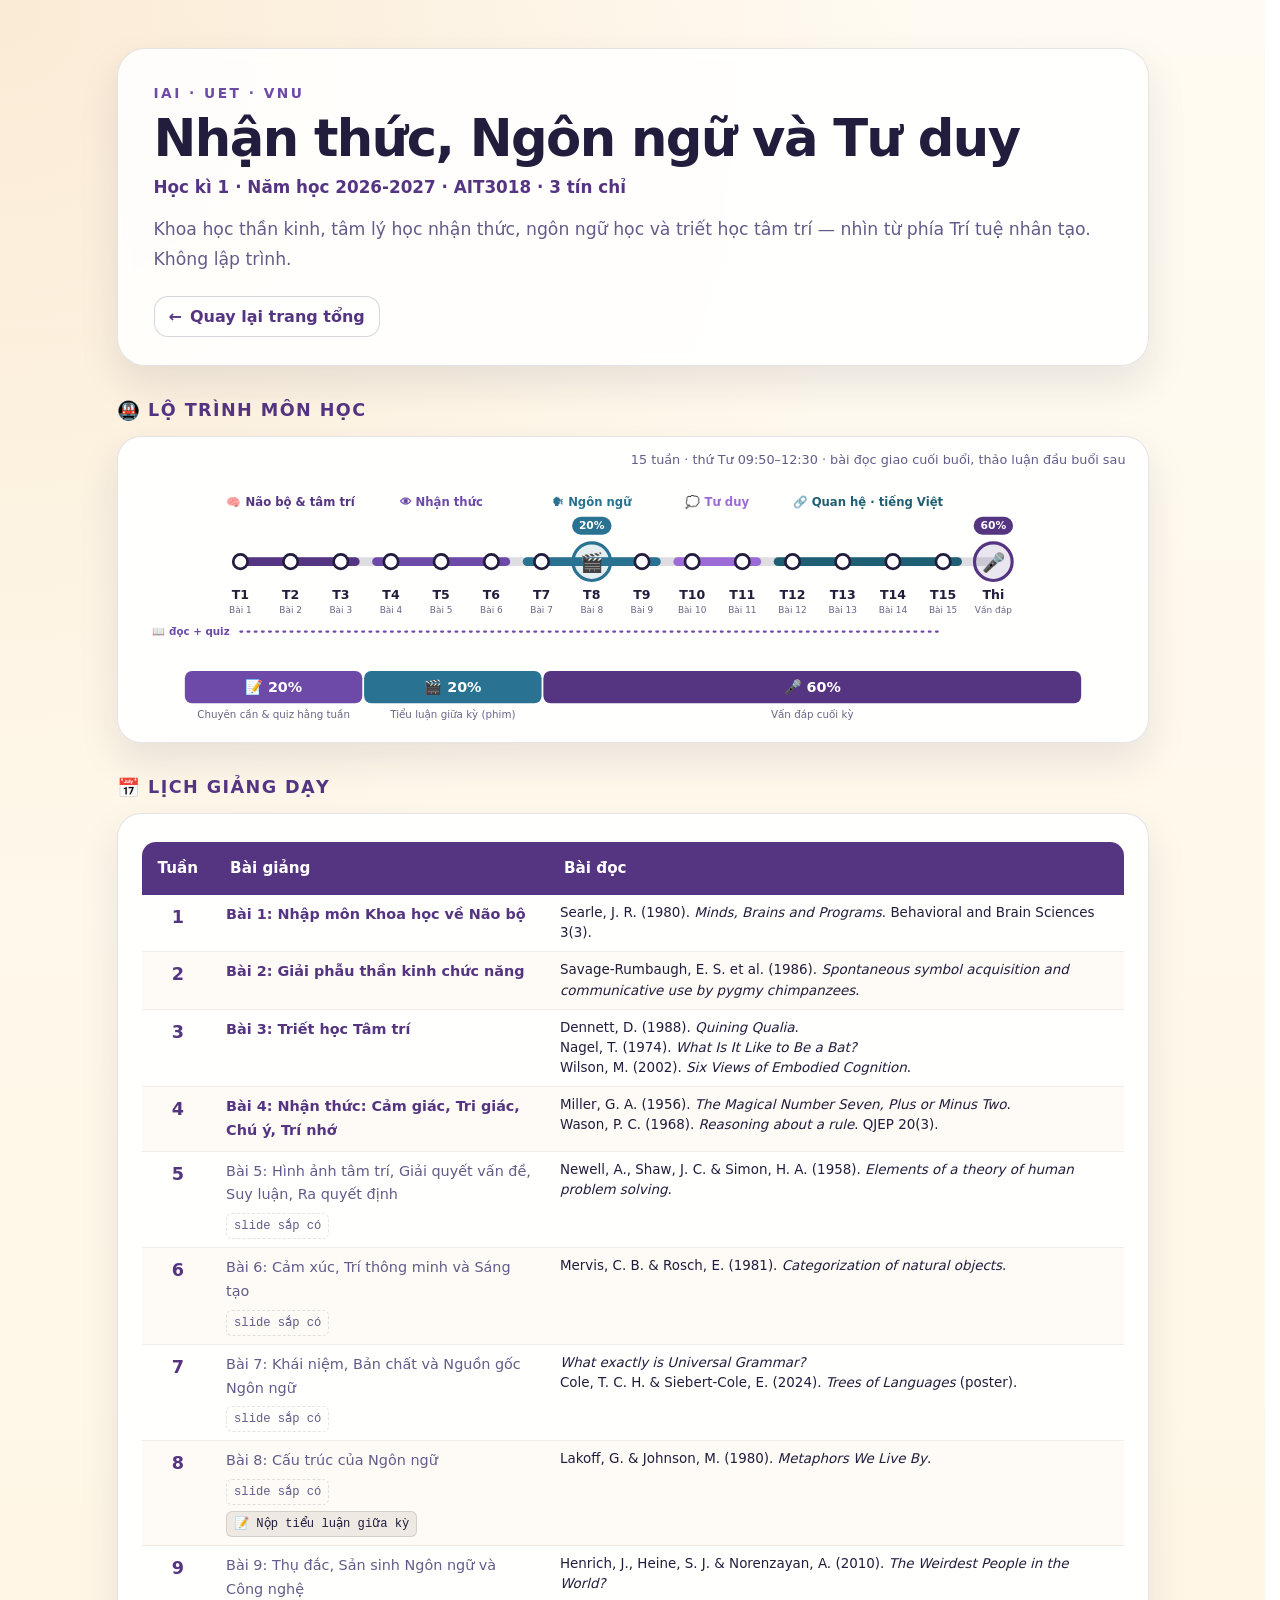
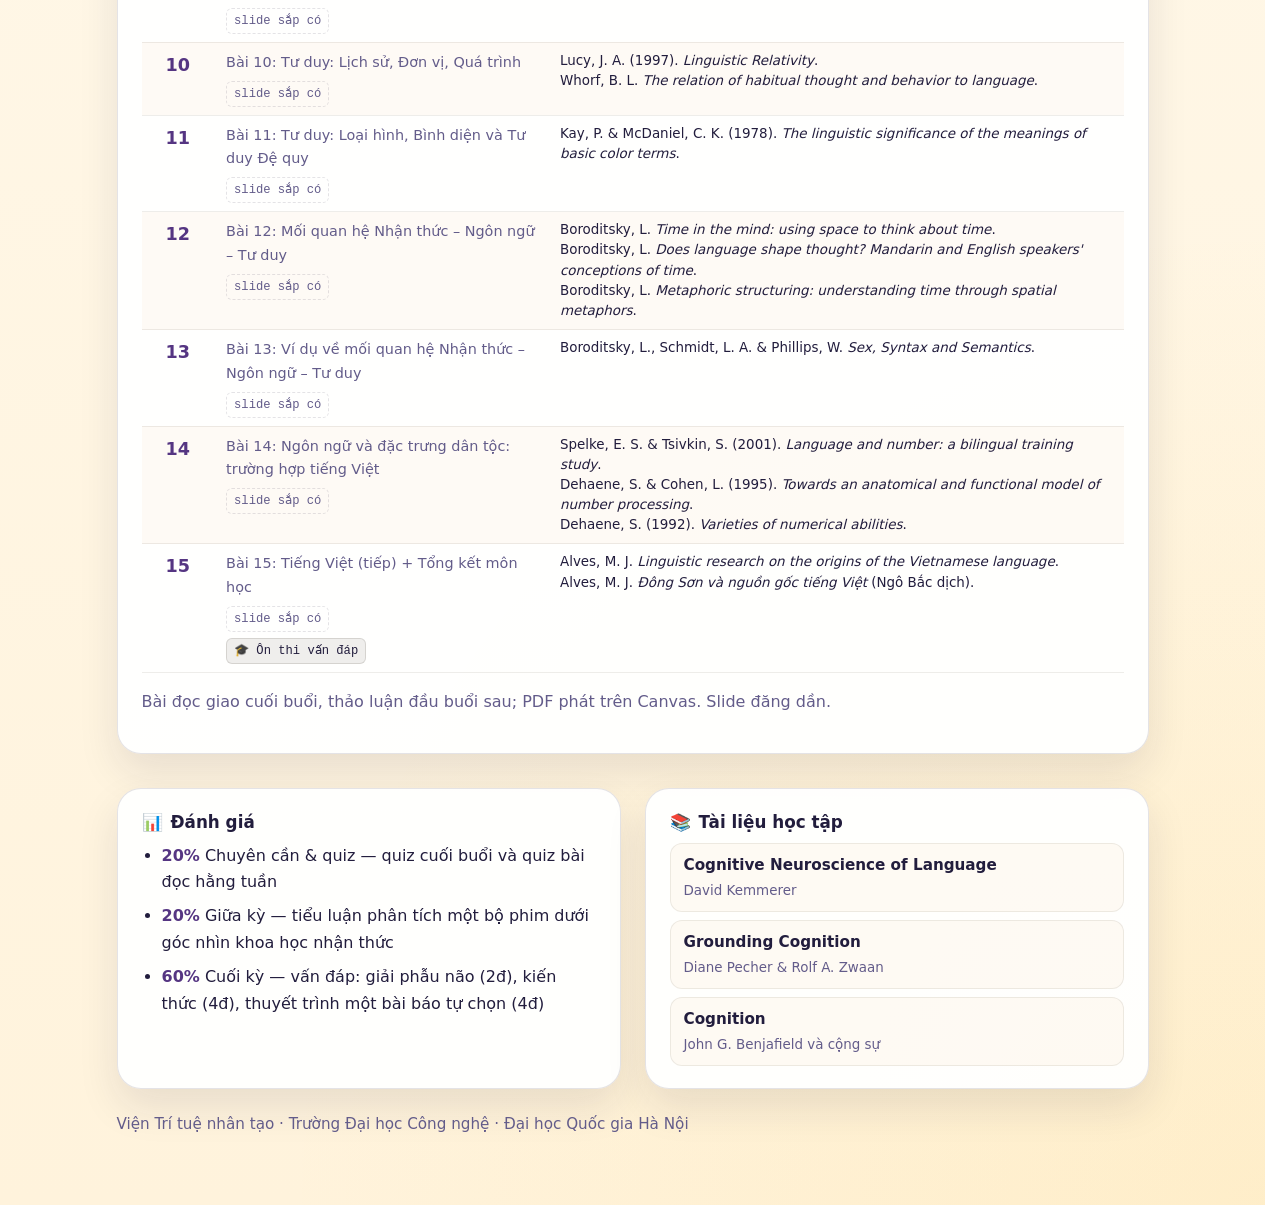
==== 2627-1/index.html @ 0ae47bb4 "Publish student lecture 4 without instructor notes Co-Authored-By: Claude Opus 5.5 <noreply@anthropi" ====
<!DOCTYPE html>
<html lang="vi">

<head>
  <meta charset="UTF-8">
  <meta name="description"
    content="Nhận thức, Ngôn ngữ và Tư duy tại Viện Trí tuệ nhân tạo, Trường Đại học Công nghệ, Đại học Quốc gia Hà Nội (Học kì 1, năm học 2026-2027)">
  <title>Nhận thức, Ngôn ngữ và Tư duy | Học kì 1, năm học 2026-2027</title>
  <meta name="viewport" content="width=device-width, initial-scale=1">
  <link rel="stylesheet" href="../index-pages.css">
  <style>
    .sched { font-size: 0.9rem; }
    .sched th, .sched td { padding: 8px 12px; }
    .sched td { vertical-align: top; }
    .sched td.wk { text-align: center; font-weight: 800; font-size: 1.1rem;
      color: var(--accent-dark); white-space: nowrap; width: 3.5rem; }
    .sched td.lec { width: 34%; }
    .sched td.lec a { display: block; font-weight: 600; }
    .sched td.rd { font-size: 0.84rem; line-height: 1.5; }
    .sched .nb-row { margin-top: 6px; }
    .notebook-tag { font-size: 0.76rem; padding: 2px 7px; white-space: nowrap; }
    .tag-soon { background: transparent; border: 1px dashed var(--line, #d8d2c8);
      color: var(--muted); font-weight: 500; }
    .section-title .ic { margin-right: 0.45rem; font-size: 1.05em; vertical-align: -0.05em; }
    .info-grid h3 { display: flex; align-items: center; gap: 0.5rem; font-size: 1.05rem; }
    .info-grid { margin-top: 34px; gap: 24px; }
    .roadmap { padding: 12px 22px 10px; }
    .roadmap-hint { margin: 0 0 2px; text-align: right; font-size: 0.8rem; color: var(--muted); }
    .roadmap-wrap { overflow-x: auto; }
    .roadmap-svg { display: block; width: 100%; min-width: 760px; height: auto; }
    .info-grid .plain-list li + li { margin-top: 8px; }
    .info-grid .plain-list b { color: var(--accent-dark); }
    .info-grid .book-list { gap: 8px; }
    .info-grid .book-item { padding: 9px 13px; border-radius: 12px; }
    .info-grid .book-title { font-style: normal; font-weight: 600; font-size: 0.95rem; }
    .info-grid .book-author { margin-top: 2px; font-size: 0.84rem; }
  </style>
  <link rel="icon" type="image/svg+xml" href="../favicon.svg">
</head>

<body>
  <main class="page-shell">
    <section class="hero">
      <p class="eyebrow">IAI · UET · VNU</p>
      <h1>Nhận thức, Ngôn ngữ và Tư duy</h1>
      <p class="hero-subtitle">Học kì 1 · Năm học 2026-2027 · AIT3018 · 3 tín chỉ</p>
      <div class="hero-text">
        <p>
          Khoa học thần kinh, tâm lý học nhận thức, ngôn ngữ học và triết học tâm trí —
          nhìn từ phía Trí tuệ nhân tạo. Không lập trình.
        </p>
      </div>
      <div class="hero-actions">
        <a class="secondary-link" href="../">
          <span aria-hidden="true">←</span>
          <span>Quay lại trang tổng</span>
        </a>
      </div>
    </section>

    <section>

      <h2 class="section-title"><span class="ic" aria-hidden="true">🚇</span>Lộ trình môn học</h2>
      <div class="panel roadmap">
        <p class="roadmap-hint">15 tuần · thứ Tư 09:50–12:30 · bài đọc giao cuối buổi, thảo luận đầu buổi sau</p>
        <div class="roadmap-wrap">
<svg class="roadmap-svg" viewBox="0 0 1100 290" xmlns="http://www.w3.org/2000/svg" font-family="system-ui,-apple-system,Segoe UI,Roboto,Noto Sans,Helvetica Neue,Arial,sans-serif" role="img" aria-label="Lộ trình môn học: 15 tuần, nộp tiểu luận giữa kỳ tuần 8, vấn đáp sau tuần 15; điểm: chuyên cần và quiz 20%, tiểu luận 20%, vấn đáp 60%">
<line x1="112" y1="100" x2="952" y2="100" stroke="rgba(34,29,61,0.15)" stroke-width="10" stroke-linecap="round"/>
<line x1="112" y1="100" x2="240" y2="100" stroke="#553582" stroke-width="10" stroke-linecap="round"/>
<text x="168" y="38" text-anchor="middle" fill="#553582" font-size="13" font-weight="800">🧠 Não bộ &amp; tâm trí</text>
<line x1="264" y1="100" x2="408" y2="100" stroke="#6D4AA8" stroke-width="10" stroke-linecap="round"/>
<text x="336" y="38" text-anchor="middle" fill="#6D4AA8" font-size="13" font-weight="800">👁 Nhận thức</text>
<line x1="432" y1="100" x2="576" y2="100" stroke="#2A7291" stroke-width="10" stroke-linecap="round"/>
<text x="504" y="38" text-anchor="middle" fill="#2A7291" font-size="13" font-weight="800">🗣 Ngôn ngữ</text>
<line x1="600" y1="100" x2="688" y2="100" stroke="#9C6BD6" stroke-width="10" stroke-linecap="round"/>
<text x="644" y="38" text-anchor="middle" fill="#9C6BD6" font-size="13" font-weight="800">💭 Tư duy</text>
<line x1="712" y1="100" x2="912" y2="100" stroke="#1F5F73" stroke-width="10" stroke-linecap="round"/>
<text x="812" y="38" text-anchor="middle" fill="#1F5F73" font-size="13" font-weight="800">🔗 Quan hệ · tiếng Việt</text>
<circle cx="112" cy="100" r="8" fill="#fff" stroke="#221D3D" stroke-width="3"/>
<text x="112" y="142" text-anchor="middle" fill="#221D3D" font-size="14" font-weight="800">T1</text>
<text x="112" y="157" text-anchor="middle" fill="#6B6485" font-size="10">Bài 1</text>
<circle cx="168" cy="100" r="8" fill="#fff" stroke="#221D3D" stroke-width="3"/>
<text x="168" y="142" text-anchor="middle" fill="#221D3D" font-size="14" font-weight="800">T2</text>
<text x="168" y="157" text-anchor="middle" fill="#6B6485" font-size="10">Bài 2</text>
<circle cx="224" cy="100" r="8" fill="#fff" stroke="#221D3D" stroke-width="3"/>
<text x="224" y="142" text-anchor="middle" fill="#221D3D" font-size="14" font-weight="800">T3</text>
<text x="224" y="157" text-anchor="middle" fill="#6B6485" font-size="10">Bài 3</text>
<circle cx="280" cy="100" r="8" fill="#fff" stroke="#221D3D" stroke-width="3"/>
<text x="280" y="142" text-anchor="middle" fill="#221D3D" font-size="14" font-weight="800">T4</text>
<text x="280" y="157" text-anchor="middle" fill="#6B6485" font-size="10">Bài 4</text>
<circle cx="336" cy="100" r="8" fill="#fff" stroke="#221D3D" stroke-width="3"/>
<text x="336" y="142" text-anchor="middle" fill="#221D3D" font-size="14" font-weight="800">T5</text>
<text x="336" y="157" text-anchor="middle" fill="#6B6485" font-size="10">Bài 5</text>
<circle cx="392" cy="100" r="8" fill="#fff" stroke="#221D3D" stroke-width="3"/>
<text x="392" y="142" text-anchor="middle" fill="#221D3D" font-size="14" font-weight="800">T6</text>
<text x="392" y="157" text-anchor="middle" fill="#6B6485" font-size="10">Bài 6</text>
<circle cx="448" cy="100" r="8" fill="#fff" stroke="#221D3D" stroke-width="3"/>
<text x="448" y="142" text-anchor="middle" fill="#221D3D" font-size="14" font-weight="800">T7</text>
<text x="448" y="157" text-anchor="middle" fill="#6B6485" font-size="10">Bài 7</text>
<circle cx="504" cy="100" r="21" fill="rgba(42,114,145,0.12)" stroke="#2A7291" stroke-width="3.5"/>
<text x="504" y="108" text-anchor="middle" font-size="21">🎬</text>
<rect x="482" y="50" width="44" height="20" rx="10" fill="#2A7291"/>
<text x="504" y="64" text-anchor="middle" fill="#fff" font-size="12" font-weight="800">20%</text>
<text x="504" y="142" text-anchor="middle" fill="#221D3D" font-size="14" font-weight="800">T8</text>
<text x="504" y="157" text-anchor="middle" fill="#6B6485" font-size="10">Bài 8</text>
<circle cx="560" cy="100" r="8" fill="#fff" stroke="#221D3D" stroke-width="3"/>
<text x="560" y="142" text-anchor="middle" fill="#221D3D" font-size="14" font-weight="800">T9</text>
<text x="560" y="157" text-anchor="middle" fill="#6B6485" font-size="10">Bài 9</text>
<circle cx="616" cy="100" r="8" fill="#fff" stroke="#221D3D" stroke-width="3"/>
<text x="616" y="142" text-anchor="middle" fill="#221D3D" font-size="14" font-weight="800">T10</text>
<text x="616" y="157" text-anchor="middle" fill="#6B6485" font-size="10">Bài 10</text>
<circle cx="672" cy="100" r="8" fill="#fff" stroke="#221D3D" stroke-width="3"/>
<text x="672" y="142" text-anchor="middle" fill="#221D3D" font-size="14" font-weight="800">T11</text>
<text x="672" y="157" text-anchor="middle" fill="#6B6485" font-size="10">Bài 11</text>
<circle cx="728" cy="100" r="8" fill="#fff" stroke="#221D3D" stroke-width="3"/>
<text x="728" y="142" text-anchor="middle" fill="#221D3D" font-size="14" font-weight="800">T12</text>
<text x="728" y="157" text-anchor="middle" fill="#6B6485" font-size="10">Bài 12</text>
<circle cx="784" cy="100" r="8" fill="#fff" stroke="#221D3D" stroke-width="3"/>
<text x="784" y="142" text-anchor="middle" fill="#221D3D" font-size="14" font-weight="800">T13</text>
<text x="784" y="157" text-anchor="middle" fill="#6B6485" font-size="10">Bài 13</text>
<circle cx="840" cy="100" r="8" fill="#fff" stroke="#221D3D" stroke-width="3"/>
<text x="840" y="142" text-anchor="middle" fill="#221D3D" font-size="14" font-weight="800">T14</text>
<text x="840" y="157" text-anchor="middle" fill="#6B6485" font-size="10">Bài 14</text>
<circle cx="896" cy="100" r="8" fill="#fff" stroke="#221D3D" stroke-width="3"/>
<text x="896" y="142" text-anchor="middle" fill="#221D3D" font-size="14" font-weight="800">T15</text>
<text x="896" y="157" text-anchor="middle" fill="#6B6485" font-size="10">Bài 15</text>
<circle cx="952" cy="100" r="21" fill="rgba(85,53,130,0.12)" stroke="#553582" stroke-width="3.5"/>
<text x="952" y="108" text-anchor="middle" font-size="21">🎤</text>
<rect x="930" y="50" width="44" height="20" rx="10" fill="#553582"/>
<text x="952" y="64" text-anchor="middle" fill="#fff" font-size="12" font-weight="800">60%</text>
<text x="952" y="142" text-anchor="middle" fill="#221D3D" font-size="14" font-weight="800">Thi</text>
<text x="952" y="157" text-anchor="middle" fill="#6B6485" font-size="10">Vấn đáp</text>
<line x1="112" y1="178" x2="896" y2="178" stroke="#6D4AA8" stroke-width="2.5" stroke-dasharray="2 6" stroke-linecap="round"/>
<text x="100" y="182" text-anchor="end" fill="#6D4AA8" font-size="11.5" font-weight="800">📖 đọc + quiz</text>
<rect x="50" y="222" width="198" height="36" rx="8" fill="#6D4AA8"><title>Chuyên cần &amp; quiz hằng tuần: 20%</title></rect>
<text x="149" y="246.0" text-anchor="middle" fill="#fff" font-weight="800" font-size="16">📝 20%</text>
<text x="149" y="274" text-anchor="middle" fill="#6B6485" font-size="11.5">Chuyên cần &amp; quiz hằng tuần</text>
<rect x="250" y="222" width="198" height="36" rx="8" fill="#2A7291"><title>Tiểu luận giữa kỳ (phim): 20%</title></rect>
<text x="349" y="246.0" text-anchor="middle" fill="#fff" font-weight="800" font-size="16">🎬 20%</text>
<text x="349" y="274" text-anchor="middle" fill="#6B6485" font-size="11.5">Tiểu luận giữa kỳ (phim)</text>
<rect x="450" y="222" width="600" height="36" rx="8" fill="#553582"><title>Vấn đáp cuối kỳ: 60%</title></rect>
<text x="750" y="246.0" text-anchor="middle" fill="#fff" font-weight="800" font-size="16">🎤 60%</text>
<text x="750" y="274" text-anchor="middle" fill="#6B6485" font-size="11.5">Vấn đáp cuối kỳ</text>
</svg>
        </div>
      </div>

    </section>

    <section>
      <h2 class="section-title"><span class="ic" aria-hidden="true">📅</span>Lịch giảng dạy</h2>
      <div class="panel">
        <div class="table-wrap">
          <table class="schedule-table sched">
            <thead>
              <tr>
                <th>Tuần</th>
                <th>Bài giảng</th>
                <th>Bài đọc</th>
              </tr>
            </thead>
            <tbody>
              <tr>
                <td class="wk">1</td>
                <td class="lec"><a href="bai-01-nhap-mon-khoa-hoc-ve-nao-bo.html">Bài 1: Nhập môn Khoa học về Não bộ</a></td>
                <td class="rd">Searle, J. R. (1980). <em>Minds, Brains and Programs</em>. Behavioral and Brain Sciences 3(3).</td>
              </tr>
              <tr>
                <td class="wk">2</td>
                <td class="lec"><a href="bai-02-giai-phau-than-kinh-chuc-nang.html">Bài 2: Giải phẫu thần kinh chức năng</a></td>
                <td class="rd">Savage-Rumbaugh, E. S. et al. (1986). <em>Spontaneous symbol acquisition and communicative use by pygmy chimpanzees</em>.</td>
              </tr>
              <tr>
                <td class="wk">3</td>
                <td class="lec"><a href="bai-03-triet-hoc-tam-tri.html">Bài 3: Triết học Tâm trí</a></td>
                <td class="rd">Dennett, D. (1988). <em>Quining Qualia</em>.<br>Nagel, T. (1974). <em>What Is It Like to Be a Bat?</em><br>Wilson, M. (2002). <em>Six Views of Embodied Cognition</em>.</td>
              </tr>
              <tr>
                <td class="wk">4</td>
                <td class="lec"><a href="bai-04-nhan-thuc-cam-giac-tri-giac-chu-y-tri-nho.html">Bài 4: Nhận thức: Cảm giác, Tri giác, Chú ý, Trí nhớ</a></td>
                <td class="rd">Miller, G. A. (1956). <em>The Magical Number Seven, Plus or Minus Two</em>.<br>Wason, P. C. (1968). <em>Reasoning about a rule</em>. QJEP 20(3).</td>
              </tr>
              <tr>
                <td class="wk">5</td>
                <td class="lec"><span class="muted-text">Bài 5: Hình ảnh tâm trí, Giải quyết vấn đề, Suy luận, Ra quyết định</span><div class="nb-row"><span class="notebook-tag tag-soon">slide sắp có</span></div></td>
                <td class="rd">Newell, A., Shaw, J. C. &amp; Simon, H. A. (1958). <em>Elements of a theory of human problem solving</em>.</td>
              </tr>
              <tr>
                <td class="wk">6</td>
                <td class="lec"><span class="muted-text">Bài 6: Cảm xúc, Trí thông minh và Sáng tạo</span><div class="nb-row"><span class="notebook-tag tag-soon">slide sắp có</span></div></td>
                <td class="rd">Mervis, C. B. &amp; Rosch, E. (1981). <em>Categorization of natural objects</em>.</td>
              </tr>
              <tr>
                <td class="wk">7</td>
                <td class="lec"><span class="muted-text">Bài 7: Khái niệm, Bản chất và Nguồn gốc Ngôn ngữ</span><div class="nb-row"><span class="notebook-tag tag-soon">slide sắp có</span></div></td>
                <td class="rd"><em>What exactly is Universal Grammar?</em><br>Cole, T. C. H. &amp; Siebert-Cole, E. (2024). <em>Trees of Languages</em> (poster).</td>
              </tr>
              <tr>
                <td class="wk">8</td>
                <td class="lec"><span class="muted-text">Bài 8: Cấu trúc của Ngôn ngữ</span><div class="nb-row"><span class="notebook-tag tag-soon">slide sắp có</span></div><div class="nb-row"><span class="notebook-tag">📝 Nộp tiểu luận giữa kỳ</span></div></td>
                <td class="rd">Lakoff, G. &amp; Johnson, M. (1980). <em>Metaphors We Live By</em>.</td>
              </tr>
              <tr>
                <td class="wk">9</td>
                <td class="lec"><span class="muted-text">Bài 9: Thụ đắc, Sản sinh Ngôn ngữ và Công nghệ</span><div class="nb-row"><span class="notebook-tag tag-soon">slide sắp có</span></div></td>
                <td class="rd">Henrich, J., Heine, S. J. &amp; Norenzayan, A. (2010). <em>The Weirdest People in the World?</em></td>
              </tr>
              <tr>
                <td class="wk">10</td>
                <td class="lec"><span class="muted-text">Bài 10: Tư duy: Lịch sử, Đơn vị, Quá trình</span><div class="nb-row"><span class="notebook-tag tag-soon">slide sắp có</span></div></td>
                <td class="rd">Lucy, J. A. (1997). <em>Linguistic Relativity</em>.<br>Whorf, B. L. <em>The relation of habitual thought and behavior to language</em>.</td>
              </tr>
              <tr>
                <td class="wk">11</td>
                <td class="lec"><span class="muted-text">Bài 11: Tư duy: Loại hình, Bình diện và Tư duy Đệ quy</span><div class="nb-row"><span class="notebook-tag tag-soon">slide sắp có</span></div></td>
                <td class="rd">Kay, P. &amp; McDaniel, C. K. (1978). <em>The linguistic significance of the meanings of basic color terms</em>.</td>
              </tr>
              <tr>
                <td class="wk">12</td>
                <td class="lec"><span class="muted-text">Bài 12: Mối quan hệ Nhận thức – Ngôn ngữ – Tư duy</span><div class="nb-row"><span class="notebook-tag tag-soon">slide sắp có</span></div></td>
                <td class="rd">Boroditsky, L. <em>Time in the mind: using space to think about time</em>.<br>Boroditsky, L. <em>Does language shape thought? Mandarin and English speakers' conceptions of time</em>.<br>Boroditsky, L. <em>Metaphoric structuring: understanding time through spatial metaphors</em>.</td>
              </tr>
              <tr>
                <td class="wk">13</td>
                <td class="lec"><span class="muted-text">Bài 13: Ví dụ về mối quan hệ Nhận thức – Ngôn ngữ – Tư duy</span><div class="nb-row"><span class="notebook-tag tag-soon">slide sắp có</span></div></td>
                <td class="rd">Boroditsky, L., Schmidt, L. A. &amp; Phillips, W. <em>Sex, Syntax and Semantics</em>.</td>
              </tr>
              <tr>
                <td class="wk">14</td>
                <td class="lec"><span class="muted-text">Bài 14: Ngôn ngữ và đặc trưng dân tộc: trường hợp tiếng Việt</span><div class="nb-row"><span class="notebook-tag tag-soon">slide sắp có</span></div></td>
                <td class="rd">Spelke, E. S. &amp; Tsivkin, S. (2001). <em>Language and number: a bilingual training study</em>.<br>Dehaene, S. &amp; Cohen, L. (1995). <em>Towards an anatomical and functional model of number processing</em>.<br>Dehaene, S. (1992). <em>Varieties of numerical abilities</em>.</td>
              </tr>
              <tr>
                <td class="wk">15</td>
                <td class="lec"><span class="muted-text">Bài 15: Tiếng Việt (tiếp) + Tổng kết môn học</span><div class="nb-row"><span class="notebook-tag tag-soon">slide sắp có</span></div><div class="nb-row"><span class="notebook-tag">🎓 Ôn thi vấn đáp</span></div></td>
                <td class="rd">Alves, M. J. <em>Linguistic research on the origins of the Vietnamese language</em>.<br>Alves, M. J. <em>Đông Sơn và nguồn gốc tiếng Việt</em> (Ngô Bắc dịch).</td>
              </tr>
            </tbody>
          </table>
        </div>
        <p class="panel-copy muted-text">
          Bài đọc giao cuối buổi, thảo luận đầu buổi sau; PDF phát trên Canvas. Slide đăng dần.
        </p>
      </div>
    </section>

    <section>
      <div class="info-grid">
        <article class="panel">
          <h3><span class="ic" aria-hidden="true">📊</span>Đánh giá</h3>
          <ul class="plain-list">
            <li><b>20%</b> Chuyên cần &amp; quiz — quiz cuối buổi và quiz bài đọc hằng tuần</li>
            <li><b>20%</b> Giữa kỳ — tiểu luận phân tích một bộ phim dưới góc nhìn khoa học nhận thức</li>
            <li><b>60%</b> Cuối kỳ — vấn đáp: giải phẫu não (2đ), kiến thức (4đ), thuyết trình một bài báo tự chọn (4đ)</li>
          </ul>
        </article>
        <article class="panel">
          <h3><span class="ic" aria-hidden="true">📚</span>Tài liệu học tập</h3>
          <ul class="book-list">
            <li class="book-item">
              <span class="book-title">Cognitive Neuroscience of Language</span>
              <span class="book-author">David Kemmerer</span>
            </li>
            <li class="book-item">
              <span class="book-title">Grounding Cognition</span>
              <span class="book-author">Diane Pecher &amp; Rolf A. Zwaan</span>
            </li>
            <li class="book-item">
              <span class="book-title">Cognition</span>
              <span class="book-author">John G. Benjafield và cộng sự</span>
            </li>
          </ul>
        </article>
      </div>
    </section>

    <p class="footer">
      Viện Trí tuệ nhân tạo · Trường Đại học Công nghệ · Đại học Quốc gia Hà Nội
    </p>
  </main>
</body>

</html>
---- index-pages.css ----
:root {
    --font-sans: system-ui, -apple-system, BlinkMacSystemFont, "Segoe UI", Roboto, "Noto Sans", "Helvetica Neue", Arial, sans-serif;
    --bg: #F8F7FD;
    --panel: rgba(255, 255, 255, 0.88);
    --panel-solid: rgba(255, 255, 255, 0.94);
    --text: #221D3D;
    --muted: #635C8A;
    --accent: #6D4AA8;
    --accent-dark: #553582;
    --line: rgba(34, 29, 61, 0.12);
    --line-strong: rgba(34, 29, 61, 0.18);
    --shadow: 0 18px 40px rgba(34, 29, 61, 0.10);
}

* {
    box-sizing: border-box;
}

html {
    scroll-behavior: smooth;
    scrollbar-gutter: stable;
}

body {
    margin: 0;
    color: var(--text);
    font-family: var(--font-sans);
    background:
        radial-gradient(circle at top left, rgba(217, 119, 6, 0.12), transparent 30%),
        radial-gradient(circle at bottom right, rgba(251, 191, 36, 0.10), transparent 32%),
        linear-gradient(180deg, #FFFBF2 0%, #FFF3DC 100%);
    min-height: 100vh;
}

a {
    color: var(--accent-dark);
}

a:hover {
    color: var(--accent);
}

.page-shell {
    max-width: 1080px;
    margin: 0 auto;
    padding: 48px 24px 56px;
}

.page-shell-wide {
    max-width: 1200px;
}

.hero {
    border: 1px solid var(--line);
    border-radius: 28px;
    padding: 36px 36px 28px;
    background: var(--panel);
    box-shadow: var(--shadow);
    backdrop-filter: blur(6px);
}

.eyebrow {
    margin: 0 0 12px;
    font-size: 0.86rem;
    letter-spacing: 0.18em;
    text-transform: uppercase;
    color: var(--accent);
    font-weight: 700;
    font-family: var(--font-sans);
}

.hero h1 {
    margin: 0;
    font-size: clamp(2.3rem, 4vw, 4rem);
    line-height: 0.98;
    letter-spacing: -0.03em;
}

.hero-subtitle {
    margin: 14px 0 0;
    font-size: 1.05rem;
    color: var(--accent-dark);
    font-weight: 700;
    font-family: var(--font-sans);
}

.hero-text {
    margin-top: 18px;
}

.hero-text p {
    margin: 0;
    color: var(--muted);
    font-size: 1.08rem;
    line-height: 1.7;
}

.hero-actions {
    display: flex;
    flex-wrap: wrap;
    gap: 12px;
    margin-top: 22px;
}

.secondary-link {
    display: inline-flex;
    align-items: center;
    gap: 8px;
    padding: 10px 14px;
    border-radius: 14px;
    border: 1px solid var(--line-strong);
    background: rgba(255, 255, 255, 0.66);
    color: var(--accent-dark);
    text-decoration: none;
    font-weight: 700;
    font-family: var(--font-sans);
}

.secondary-link:hover {
    border-color: rgba(217, 119, 6, 0.3);
    background: rgba(255, 255, 255, 0.9);
    color: var(--accent);
}

.section-title {
    margin: 34px 0 14px;
    font-size: 1.1rem;
    letter-spacing: 0.08em;
    text-transform: uppercase;
    color: var(--accent-dark);
    font-weight: 700;
    font-family: var(--font-sans);
}

.term-grid,
.info-grid {
    display: grid;
    grid-template-columns: repeat(auto-fit, minmax(280px, 1fr));
    gap: 18px;
}

.term-grid--2col {
    grid-template-columns: repeat(2, 1fr);
}

.term-card,
.panel {
    border: 1px solid var(--line);
    border-radius: 24px;
    background: var(--panel-solid);
    box-shadow: var(--shadow);
}

.term-card {
    display: flex;
    flex-direction: column;
    justify-content: space-between;
    min-height: 220px;
    padding: 22px 22px 20px;
    transition: transform 160ms ease, box-shadow 160ms ease, border-color 160ms ease;
}

.term-card:hover {
    transform: translateY(-3px);
    box-shadow: 0 22px 42px rgba(44, 26, 6, 0.12);
    border-color: rgba(217, 119, 6, 0.28);
}

.term-label {
    display: inline-block;
    align-self: flex-start;
    margin-bottom: 14px;
    padding: 4px 10px;
    border-radius: 999px;
    background: rgba(217, 119, 6, 0.1);
    color: var(--accent-dark);
    font-size: 0.82rem;
    font-weight: 700;
    font-family: var(--font-sans);
}

.term-card h2,
.panel h2,
.panel h3 {
    margin: 0 0 10px;
    line-height: 1.15;
}

.term-card h2 {
    font-size: 1.6rem;
}

.term-card p,
.panel p,
.panel li,
.panel td,
.panel th {
    line-height: 1.65;
}

.term-card p,
.panel-copy,
.muted-text {
    color: var(--muted);
}

.term-card p {
    margin: 0 0 18px;
}

.term-link {
    display: inline-flex;
    align-items: center;
    gap: 10px;
    align-self: flex-start;
    padding: 10px 16px;
    border-radius: 14px;
    background: var(--accent);
    color: #fff;
    text-decoration: none;
    font-weight: 700;
    font-family: var(--font-sans);
}

.term-link:hover {
    background: var(--accent-dark);
    color: #fff;
}

/* Phân biệt học kỳ hiện hành và học kỳ đã kết thúc (trang index root) */
.term-card--current {
    border-color: rgba(217, 119, 6, 0.45);
    box-shadow: 0 18px 40px rgba(217, 119, 6, 0.16);
}

.term-card--current .term-label {
    background: var(--accent);
    color: #fff;
}

.term-card--ended {
    background: rgba(255, 255, 255, 0.6);
    border-style: dashed;
}

.term-card--ended h2 {
    color: rgba(44, 26, 6, 0.66);
}

.term-card--ended .term-label {
    background: rgba(44, 26, 6, 0.07);
    color: var(--muted);
}

.term-link--ghost {
    background: transparent;
    border: 1px solid var(--line-strong);
    color: var(--accent-dark);
}

.term-link--ghost:hover {
    background: rgba(217, 119, 6, 0.1);
    color: var(--accent-dark);
}

.panel {
    padding: 24px 24px 22px;
}

.panel h2 {
    font-size: 1.7rem;
}

.panel h3 {
    font-size: 1.25rem;
}

.table-wrap {
    overflow-x: auto;
}

.schedule-table {
    width: 100%;
    min-width: 640px;
    border-collapse: collapse;
    margin-top: 4px;
}

.schedule-table thead th {
    padding: 14px 16px;
    background: var(--accent-dark);
    color: #fff;
    font-size: 0.95rem;
    text-align: left;
    font-weight: 700;
    font-family: var(--font-sans);
}

.schedule-table thead th:first-child {
    border-top-left-radius: 14px;
}

.schedule-table thead th:last-child {
    border-top-right-radius: 14px;
}

.schedule-table tbody tr:nth-child(even) {
    background: rgba(217, 119, 6, 0.035);
}

.schedule-table tbody tr:hover {
    background: rgba(217, 119, 6, 0.065);
}

.schedule-table td {
    padding: 14px 16px;
    vertical-align: top;
    border-bottom: 1px solid rgba(44, 26, 6, 0.08);
}

.schedule-table td a {
    color: #553582;
    font-weight: 700;
    text-decoration: none;
}

.schedule-table td a:hover {
    color: var(--accent);
}

.schedule-table td:first-child {
    width: 70px;
    font-weight: 700;
    font-family: var(--font-sans);
}

.schedule-table td:nth-child(2) {
    min-width: 280px;
}

.plain-list {
    margin: 0;
    padding-left: 20px;
}

.plain-list li + li {
    margin-top: 10px;
}

.notebook-list {
    display: flex;
    flex-direction: column;
    gap: 6px;
    margin-top: 6px;
}

.notebook-tag {
    display: inline-flex;
    align-items: center;
    align-self: flex-start;
    padding: 3px 10px;
    border-radius: 6px;
    background: rgba(30, 20, 5, 0.07);
    border: 1px solid rgba(30, 20, 5, 0.12);
    color: var(--text);
    font-size: 0.80rem;
    font-weight: 500;
    font-family: monospace;
    white-space: nowrap;
    text-decoration: none;
}

.notebook-tag:hover {
    background: rgba(30, 20, 5, 0.12);
    color: var(--accent-dark);
}

.book-list {
    list-style: none;
    margin: 0;
    padding: 0;
    display: grid;
    gap: 12px;
}

.book-item {
    padding: 14px 16px;
    border-radius: 18px;
    border: 1px solid rgba(44, 26, 6, 0.08);
    background: rgba(217, 119, 6, 0.04);
}

.book-title {
    display: block;
    color: var(--text);
    font-size: 1.02rem;
    font-style: italic;
}

.book-author {
    display: block;
    margin-top: 6px;
    color: var(--muted);
}

.footer {
    margin-top: 26px;
    color: var(--muted);
    font-size: 0.95rem;
}

@media (max-width: 820px) {
    .page-shell {
        padding: 28px 16px 36px;
    }

    .hero {
        padding: 28px 22px 22px;
    }

    .hero-text p {
        font-size: 1rem;
    }

    .panel {
        padding: 20px 18px 18px;
    }
}
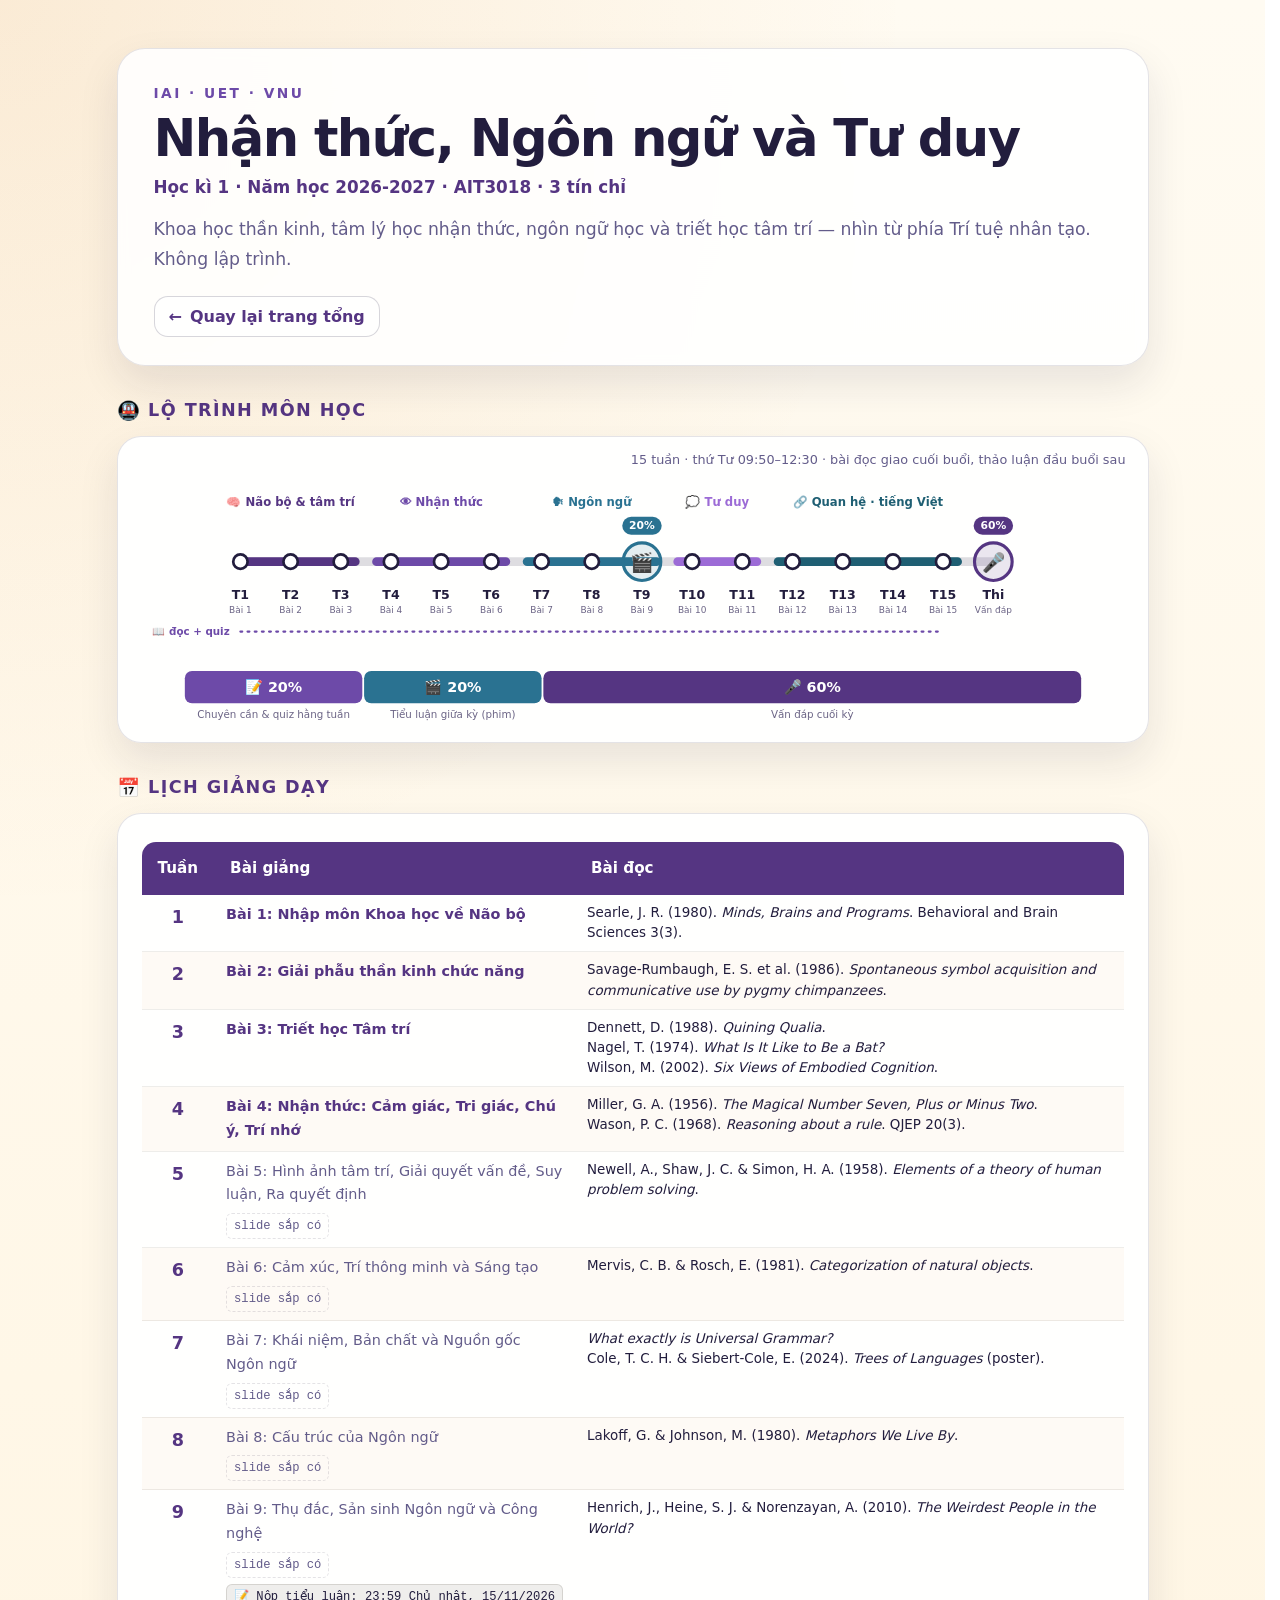
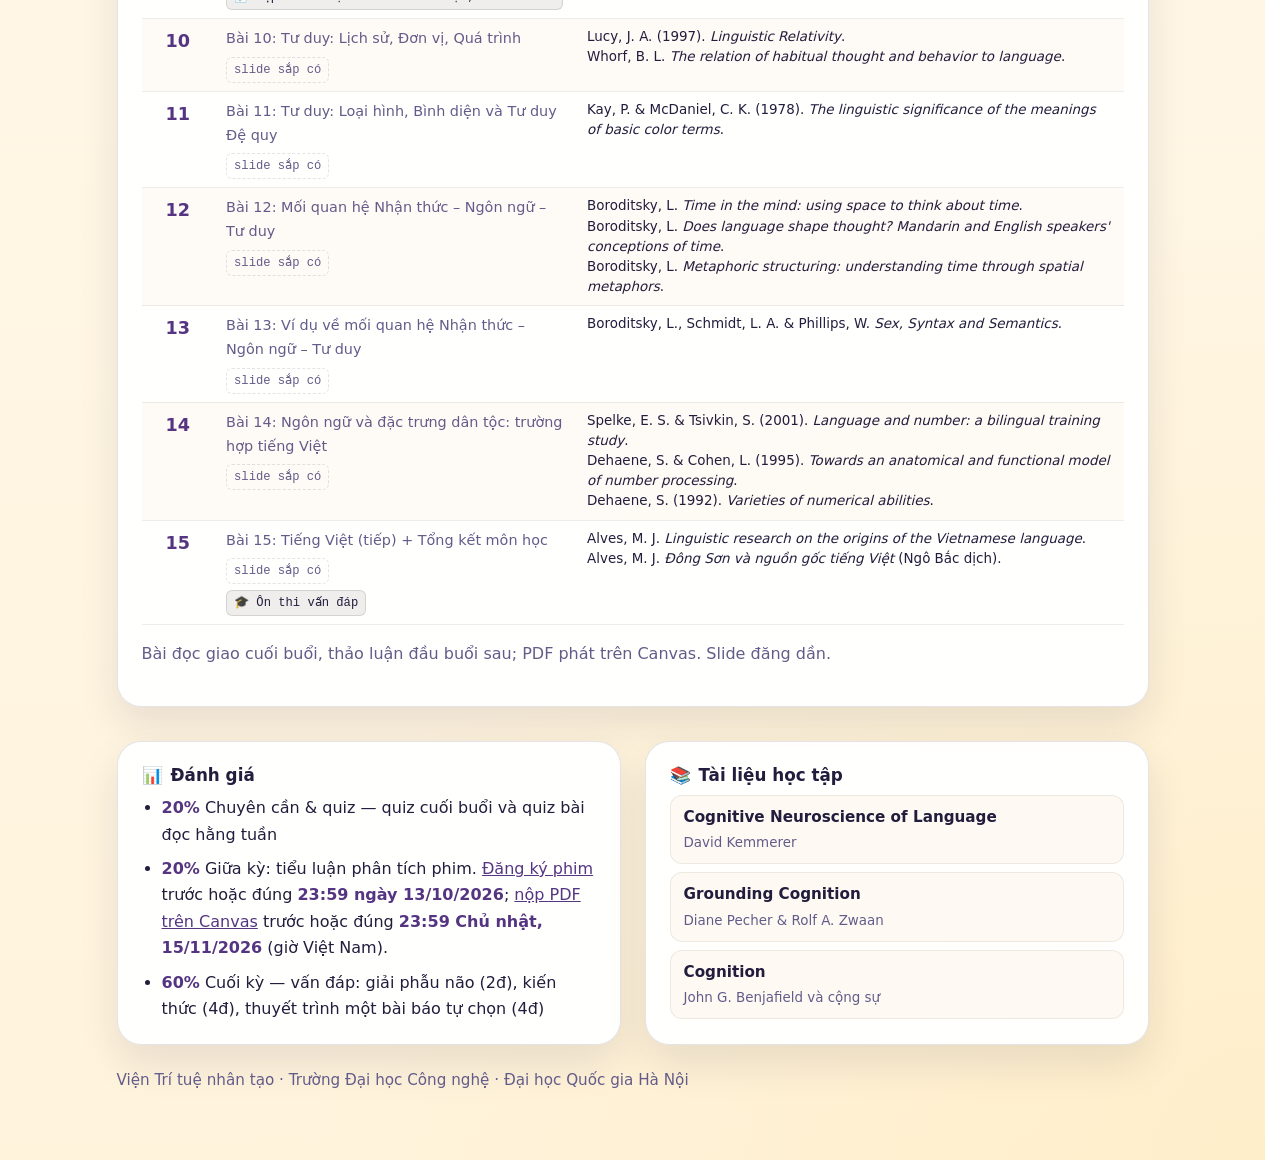
==== commit a4b5cc5a: "Update midterm registration link and deadlines" ====
--- a/2627-1/index.html
+++ b/2627-1/index.html
@@ -64,7 +64,7 @@
       <div class="panel roadmap">
         <p class="roadmap-hint">15 tuần · thứ Tư 09:50–12:30 · bài đọc giao cuối buổi, thảo luận đầu buổi sau</p>
         <div class="roadmap-wrap">
-<svg class="roadmap-svg" viewBox="0 0 1100 290" xmlns="http://www.w3.org/2000/svg" font-family="system-ui,-apple-system,Segoe UI,Roboto,Noto Sans,Helvetica Neue,Arial,sans-serif" role="img" aria-label="Lộ trình môn học: 15 tuần, nộp tiểu luận giữa kỳ tuần 8, vấn đáp sau tuần 15; điểm: chuyên cần và quiz 20%, tiểu luận 20%, vấn đáp 60%">
+<svg class="roadmap-svg" viewBox="0 0 1100 290" xmlns="http://www.w3.org/2000/svg" font-family="system-ui,-apple-system,Segoe UI,Roboto,Noto Sans,Helvetica Neue,Arial,sans-serif" role="img" aria-label="Lộ trình môn học: 15 buổi, nộp tiểu luận giữa kỳ 23:59 Chủ nhật sau buổi 9, vấn đáp sau buổi 15; điểm: chuyên cần và quiz 20%, tiểu luận 20%, vấn đáp 60%">
 <line x1="112" y1="100" x2="952" y2="100" stroke="rgba(34,29,61,0.15)" stroke-width="10" stroke-linecap="round"/>
 <line x1="112" y1="100" x2="240" y2="100" stroke="#553582" stroke-width="10" stroke-linecap="round"/>
 <text x="168" y="38" text-anchor="middle" fill="#553582" font-size="13" font-weight="800">🧠 Não bộ &amp; tâm trí</text>
@@ -97,13 +97,13 @@
 <circle cx="448" cy="100" r="8" fill="#fff" stroke="#221D3D" stroke-width="3"/>
 <text x="448" y="142" text-anchor="middle" fill="#221D3D" font-size="14" font-weight="800">T7</text>
 <text x="448" y="157" text-anchor="middle" fill="#6B6485" font-size="10">Bài 7</text>
-<circle cx="504" cy="100" r="21" fill="rgba(42,114,145,0.12)" stroke="#2A7291" stroke-width="3.5"/>
-<text x="504" y="108" text-anchor="middle" font-size="21">🎬</text>
-<rect x="482" y="50" width="44" height="20" rx="10" fill="#2A7291"/>
-<text x="504" y="64" text-anchor="middle" fill="#fff" font-size="12" font-weight="800">20%</text>
+<circle cx="504" cy="100" r="8" fill="#fff" stroke="#221D3D" stroke-width="3"/>
 <text x="504" y="142" text-anchor="middle" fill="#221D3D" font-size="14" font-weight="800">T8</text>
 <text x="504" y="157" text-anchor="middle" fill="#6B6485" font-size="10">Bài 8</text>
-<circle cx="560" cy="100" r="8" fill="#fff" stroke="#221D3D" stroke-width="3"/>
+<circle cx="560" cy="100" r="21" fill="rgba(42,114,145,0.12)" stroke="#2A7291" stroke-width="3.5"/>
+<text x="560" y="108" text-anchor="middle" font-size="21">🎬</text>
+<rect x="538" y="50" width="44" height="20" rx="10" fill="#2A7291"/>
+<text x="560" y="64" text-anchor="middle" fill="#fff" font-size="12" font-weight="800">20%</text>
 <text x="560" y="142" text-anchor="middle" fill="#221D3D" font-size="14" font-weight="800">T9</text>
 <text x="560" y="157" text-anchor="middle" fill="#6B6485" font-size="10">Bài 9</text>
 <circle cx="616" cy="100" r="8" fill="#fff" stroke="#221D3D" stroke-width="3"/>
@@ -197,12 +197,12 @@
               </tr>
               <tr>
                 <td class="wk">8</td>
-                <td class="lec"><span class="muted-text">Bài 8: Cấu trúc của Ngôn ngữ</span><div class="nb-row"><span class="notebook-tag tag-soon">slide sắp có</span></div><div class="nb-row"><span class="notebook-tag">📝 Nộp tiểu luận giữa kỳ</span></div></td>
+                <td class="lec"><span class="muted-text">Bài 8: Cấu trúc của Ngôn ngữ</span><div class="nb-row"><span class="notebook-tag tag-soon">slide sắp có</span></div></td>
                 <td class="rd">Lakoff, G. &amp; Johnson, M. (1980). <em>Metaphors We Live By</em>.</td>
               </tr>
               <tr>
                 <td class="wk">9</td>
-                <td class="lec"><span class="muted-text">Bài 9: Thụ đắc, Sản sinh Ngôn ngữ và Công nghệ</span><div class="nb-row"><span class="notebook-tag tag-soon">slide sắp có</span></div></td>
+                <td class="lec"><span class="muted-text">Bài 9: Thụ đắc, Sản sinh Ngôn ngữ và Công nghệ</span><div class="nb-row"><span class="notebook-tag tag-soon">slide sắp có</span></div><div class="nb-row"><span class="notebook-tag">📝 Nộp tiểu luận: 23:59 Chủ nhật, 15/11/2026</span></div></td>
                 <td class="rd">Henrich, J., Heine, S. J. &amp; Norenzayan, A. (2010). <em>The Weirdest People in the World?</em></td>
               </tr>
               <tr>
@@ -250,7 +250,7 @@
           <h3><span class="ic" aria-hidden="true">📊</span>Đánh giá</h3>
           <ul class="plain-list">
             <li><b>20%</b> Chuyên cần &amp; quiz — quiz cuối buổi và quiz bài đọc hằng tuần</li>
-            <li><b>20%</b> Giữa kỳ — tiểu luận phân tích một bộ phim dưới góc nhìn khoa học nhận thức</li>
+            <li><b>20%</b> Giữa kỳ: tiểu luận phân tích phim. <a href="https://docs.google.com/spreadsheets/d/1ssQQzE2ggi4O6BBYHEzF6xJ2Tkpa1Dtv5RZfNkNmUgw/edit?usp=sharing" target="_blank" rel="noopener">Đăng ký phim</a> trước hoặc đúng <b>23:59 ngày 13/10/2026</b>; <a href="https://portal.uet.vnu.edu.vn/courses/6811/assignments/79966">nộp PDF trên Canvas</a> trước hoặc đúng <b>23:59 Chủ nhật, 15/11/2026</b> (giờ Việt Nam).</li>
             <li><b>60%</b> Cuối kỳ — vấn đáp: giải phẫu não (2đ), kiến thức (4đ), thuyết trình một bài báo tự chọn (4đ)</li>
           </ul>
         </article>
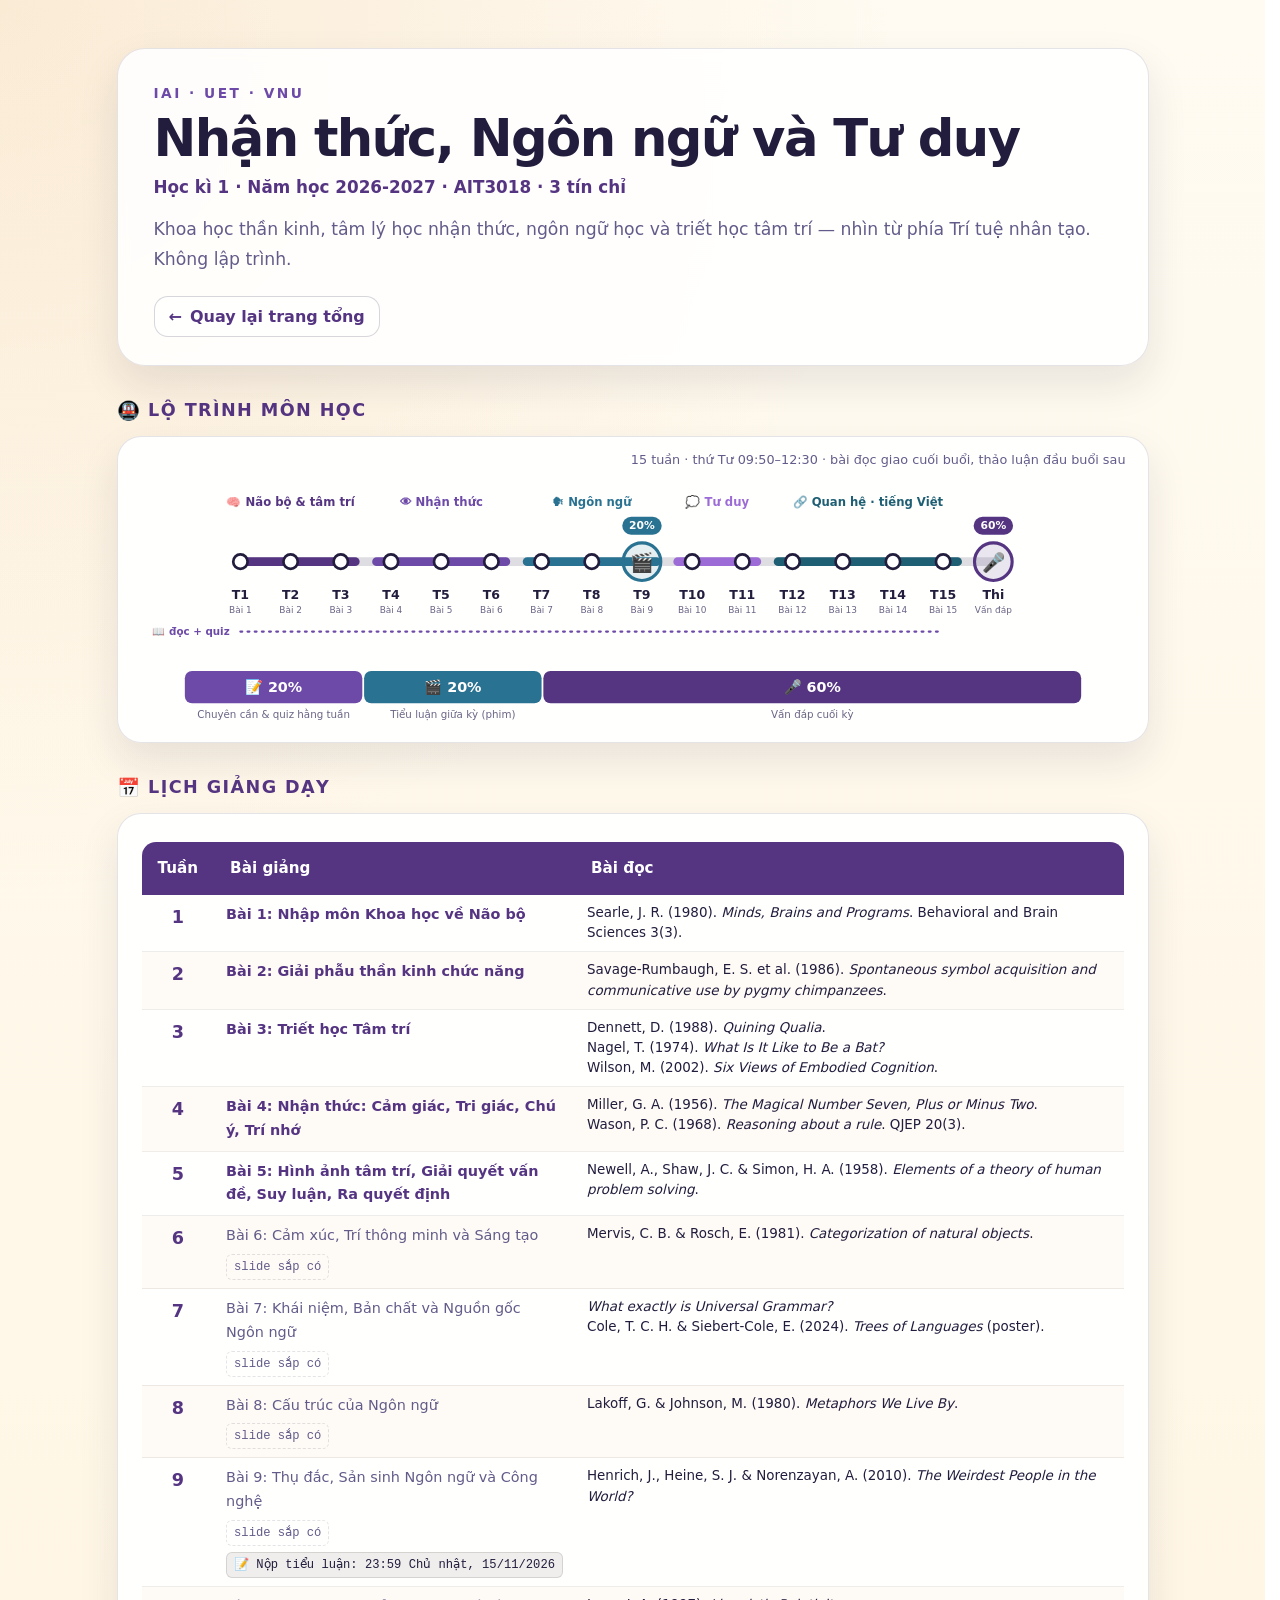
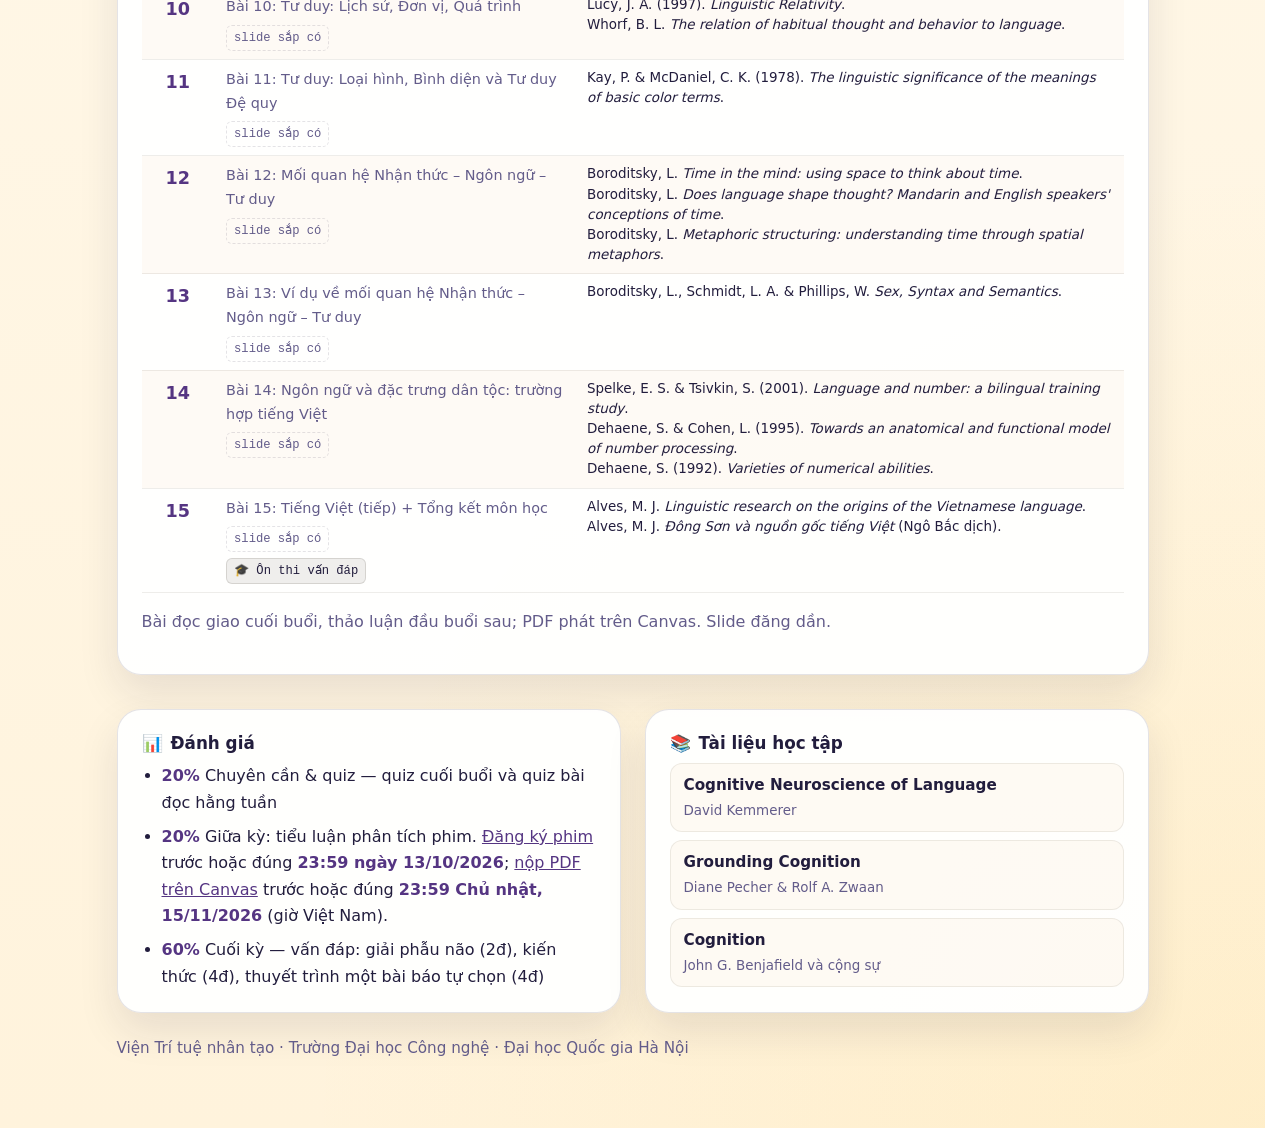
==== commit 4fed8378: "Publish 59-slide student lecture 5 without instructor notes" ====
--- a/2627-1/index.html
+++ b/2627-1/index.html
@@ -182,7 +182,7 @@
               </tr>
               <tr>
                 <td class="wk">5</td>
-                <td class="lec"><span class="muted-text">Bài 5: Hình ảnh tâm trí, Giải quyết vấn đề, Suy luận, Ra quyết định</span><div class="nb-row"><span class="notebook-tag tag-soon">slide sắp có</span></div></td>
+                <td class="lec"><a href="bai-05-hinh-anh-tam-tri-giai-quyet-van-de-suy-luan-ra-quyet-dinh.html">Bài 5: Hình ảnh tâm trí, Giải quyết vấn đề, Suy luận, Ra quyết định</a></td>
                 <td class="rd">Newell, A., Shaw, J. C. &amp; Simon, H. A. (1958). <em>Elements of a theory of human problem solving</em>.</td>
               </tr>
               <tr>
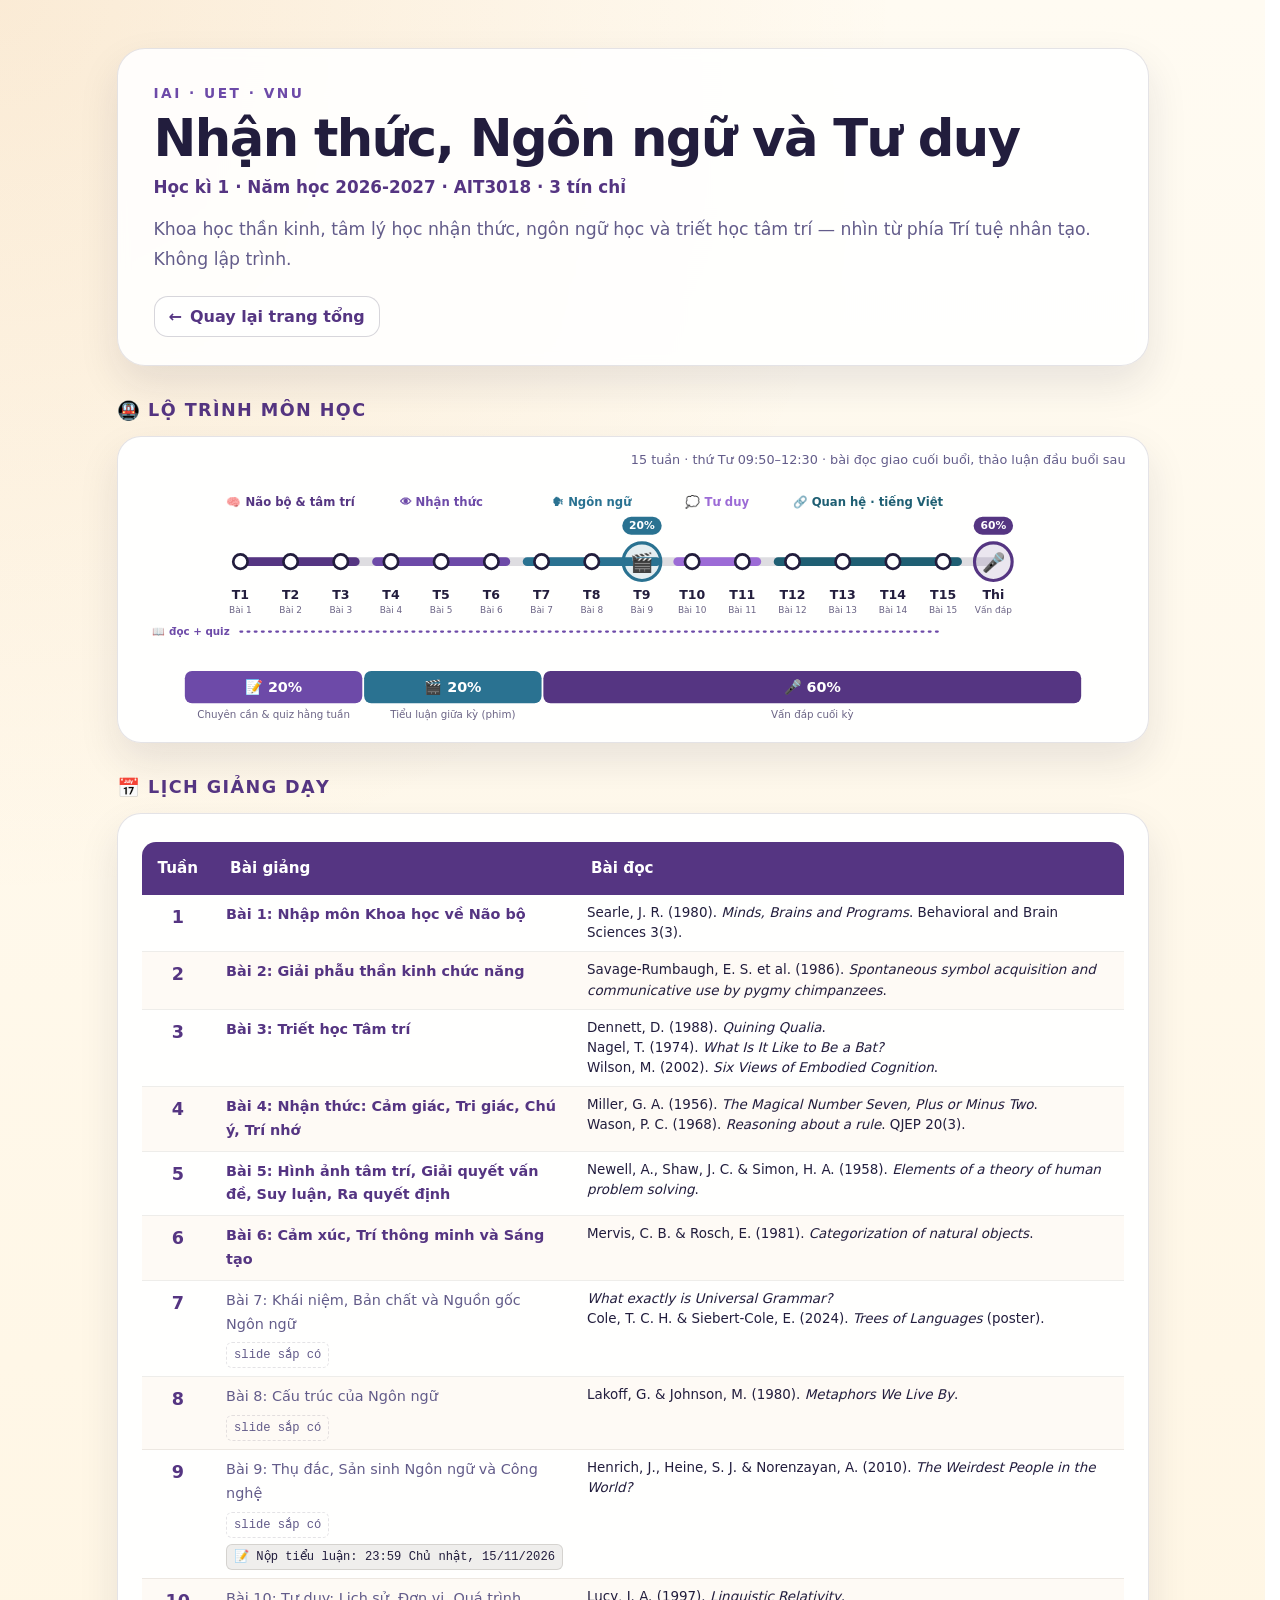
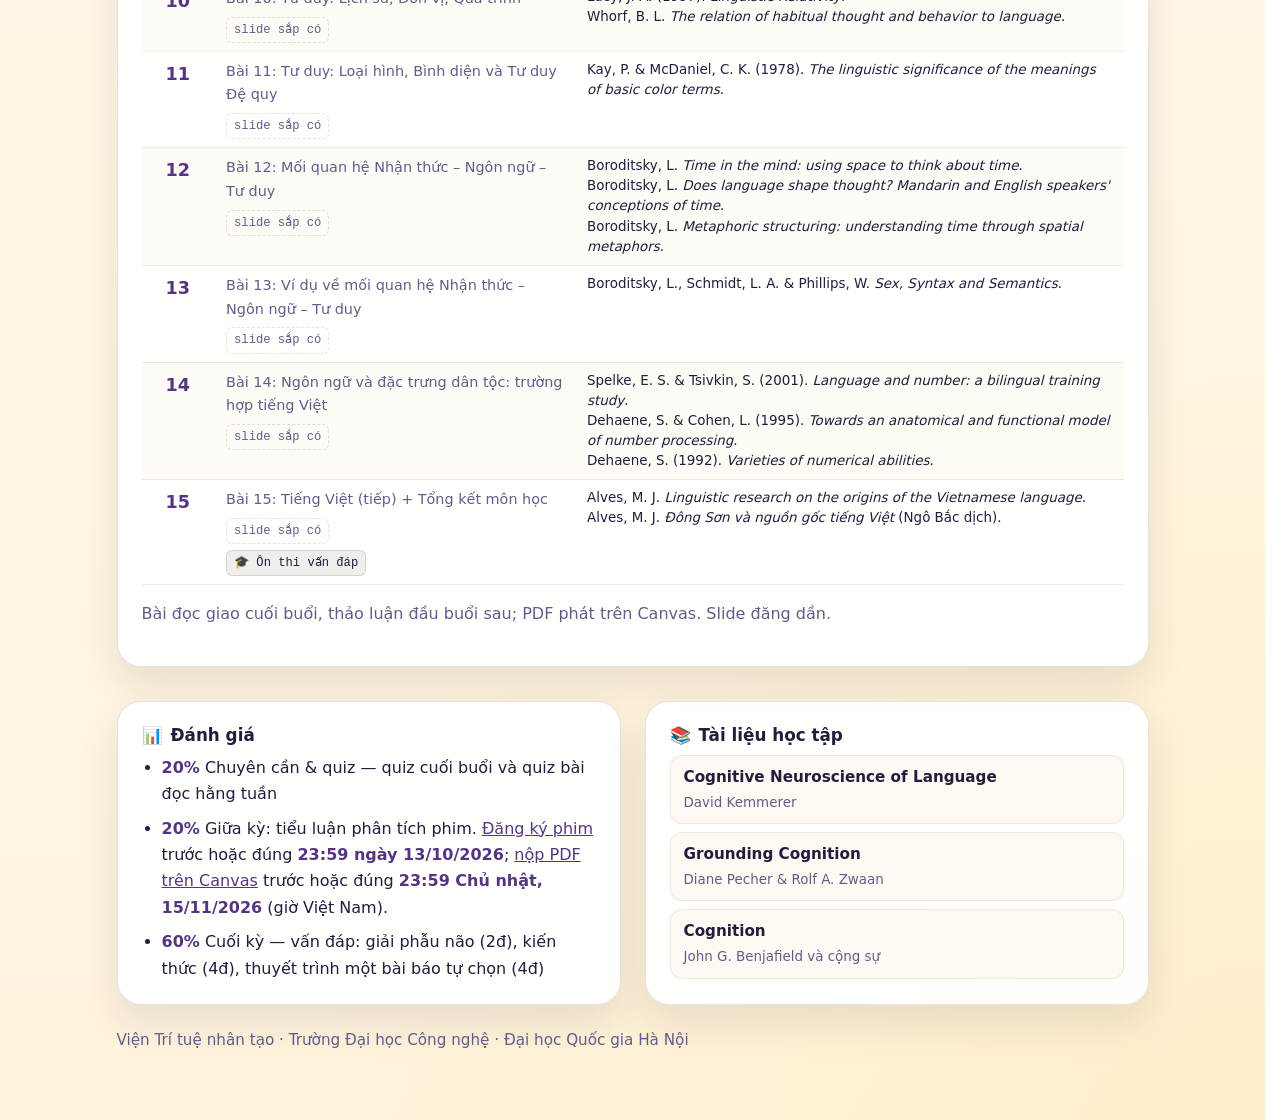
==== commit 8b640942: "Publish 60-slide student lecture 6 with offline math" ====
--- a/2627-1/index.html
+++ b/2627-1/index.html
@@ -187,7 +187,7 @@
               </tr>
               <tr>
                 <td class="wk">6</td>
-                <td class="lec"><span class="muted-text">Bài 6: Cảm xúc, Trí thông minh và Sáng tạo</span><div class="nb-row"><span class="notebook-tag tag-soon">slide sắp có</span></div></td>
+                <td class="lec"><a href="bai-06-cam-xuc-tri-thong-minh-sang-tao.html">Bài 6: Cảm xúc, Trí thông minh và Sáng tạo</a></td>
                 <td class="rd">Mervis, C. B. &amp; Rosch, E. (1981). <em>Categorization of natural objects</em>.</td>
               </tr>
               <tr>
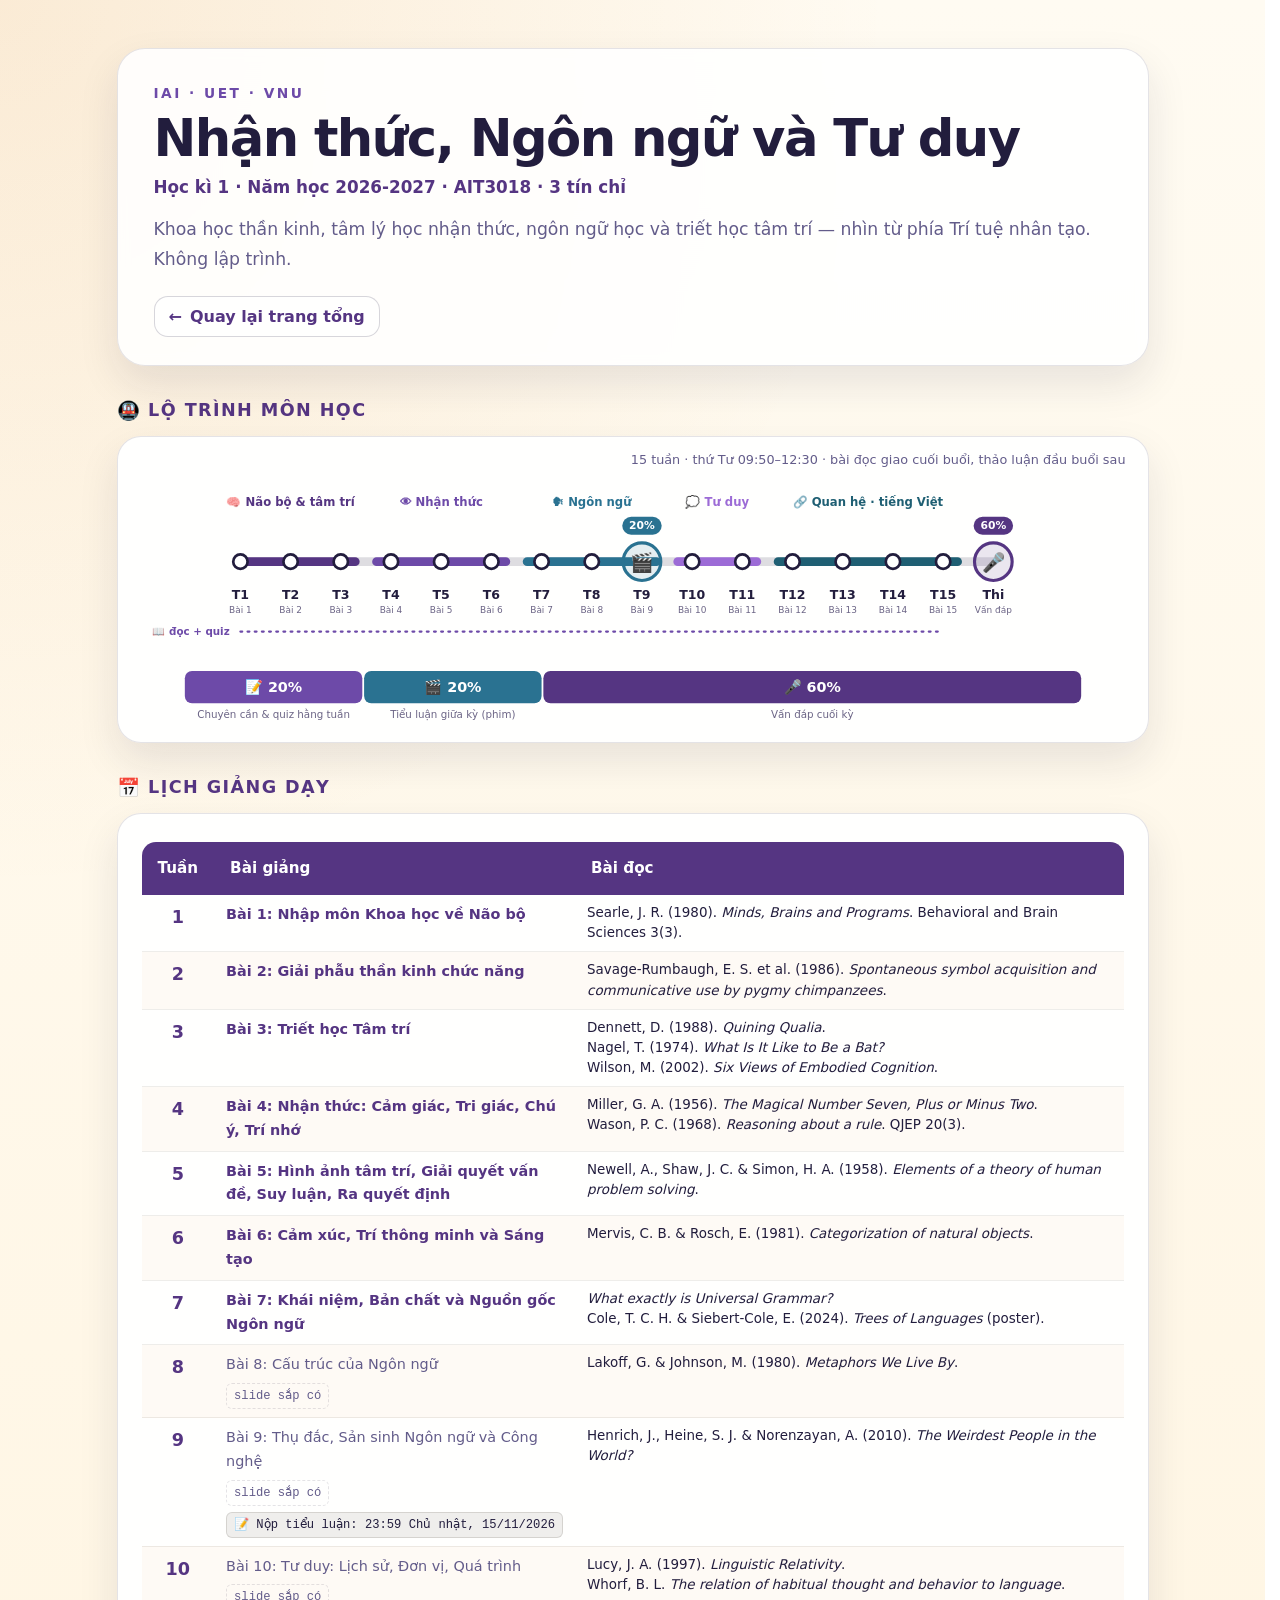
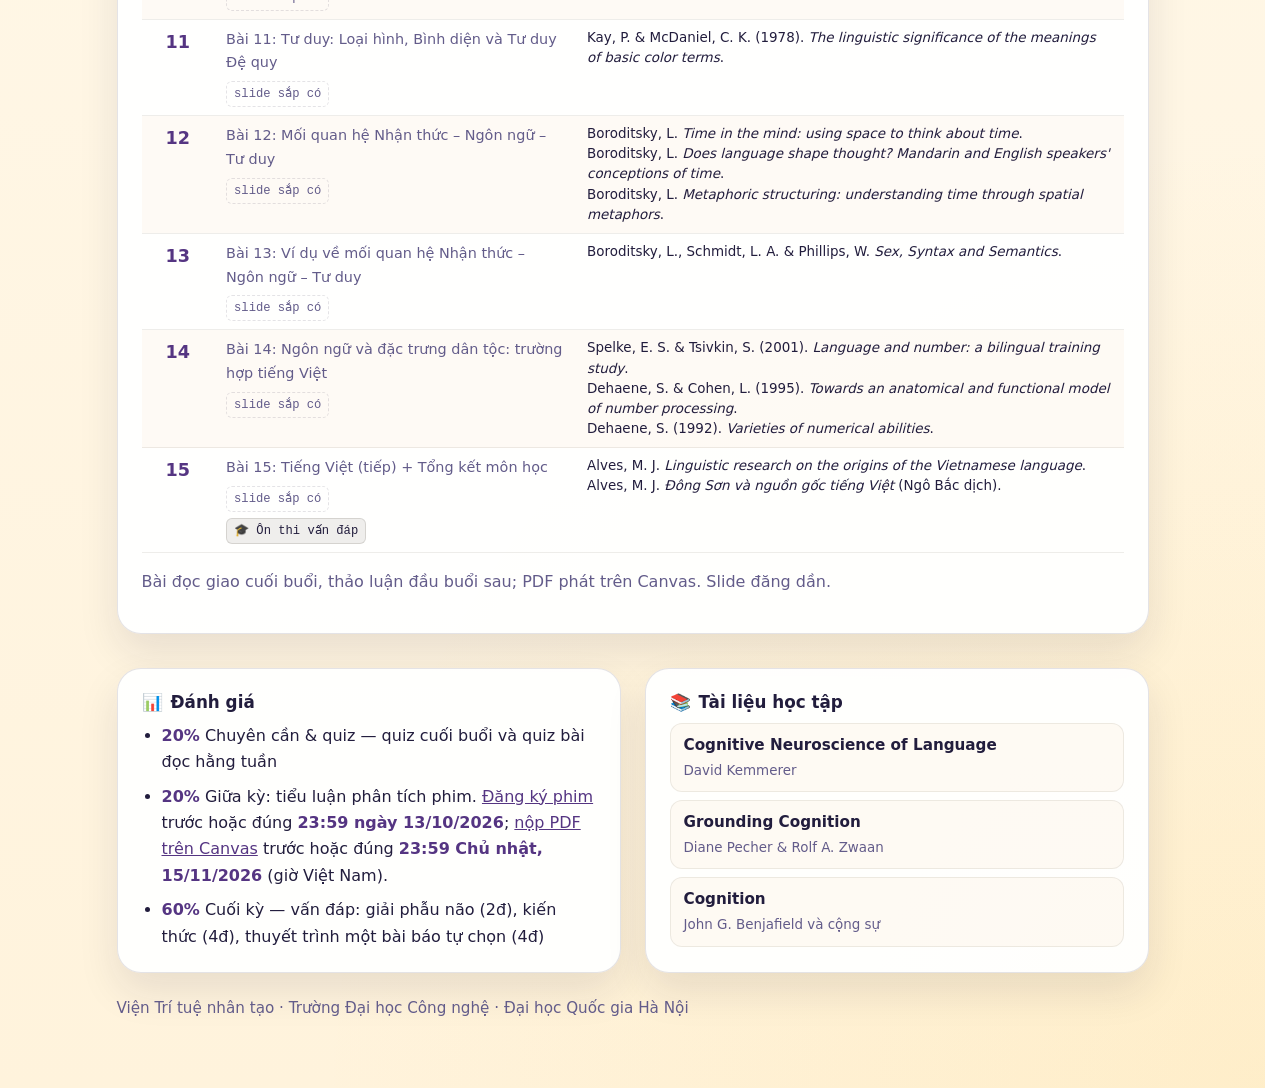
==== commit afca0d9b: "Publish 56-slide student lecture 7 with image source credits" ====
--- a/2627-1/index.html
+++ b/2627-1/index.html
@@ -192,7 +192,7 @@
               </tr>
               <tr>
                 <td class="wk">7</td>
-                <td class="lec"><span class="muted-text">Bài 7: Khái niệm, Bản chất và Nguồn gốc Ngôn ngữ</span><div class="nb-row"><span class="notebook-tag tag-soon">slide sắp có</span></div></td>
+                <td class="lec"><a href="bai-07-khai-niem-ban-chat-nguon-goc-ngon-ngu.html">Bài 7: Khái niệm, Bản chất và Nguồn gốc Ngôn ngữ</a></td>
                 <td class="rd"><em>What exactly is Universal Grammar?</em><br>Cole, T. C. H. &amp; Siebert-Cole, E. (2024). <em>Trees of Languages</em> (poster).</td>
               </tr>
               <tr>
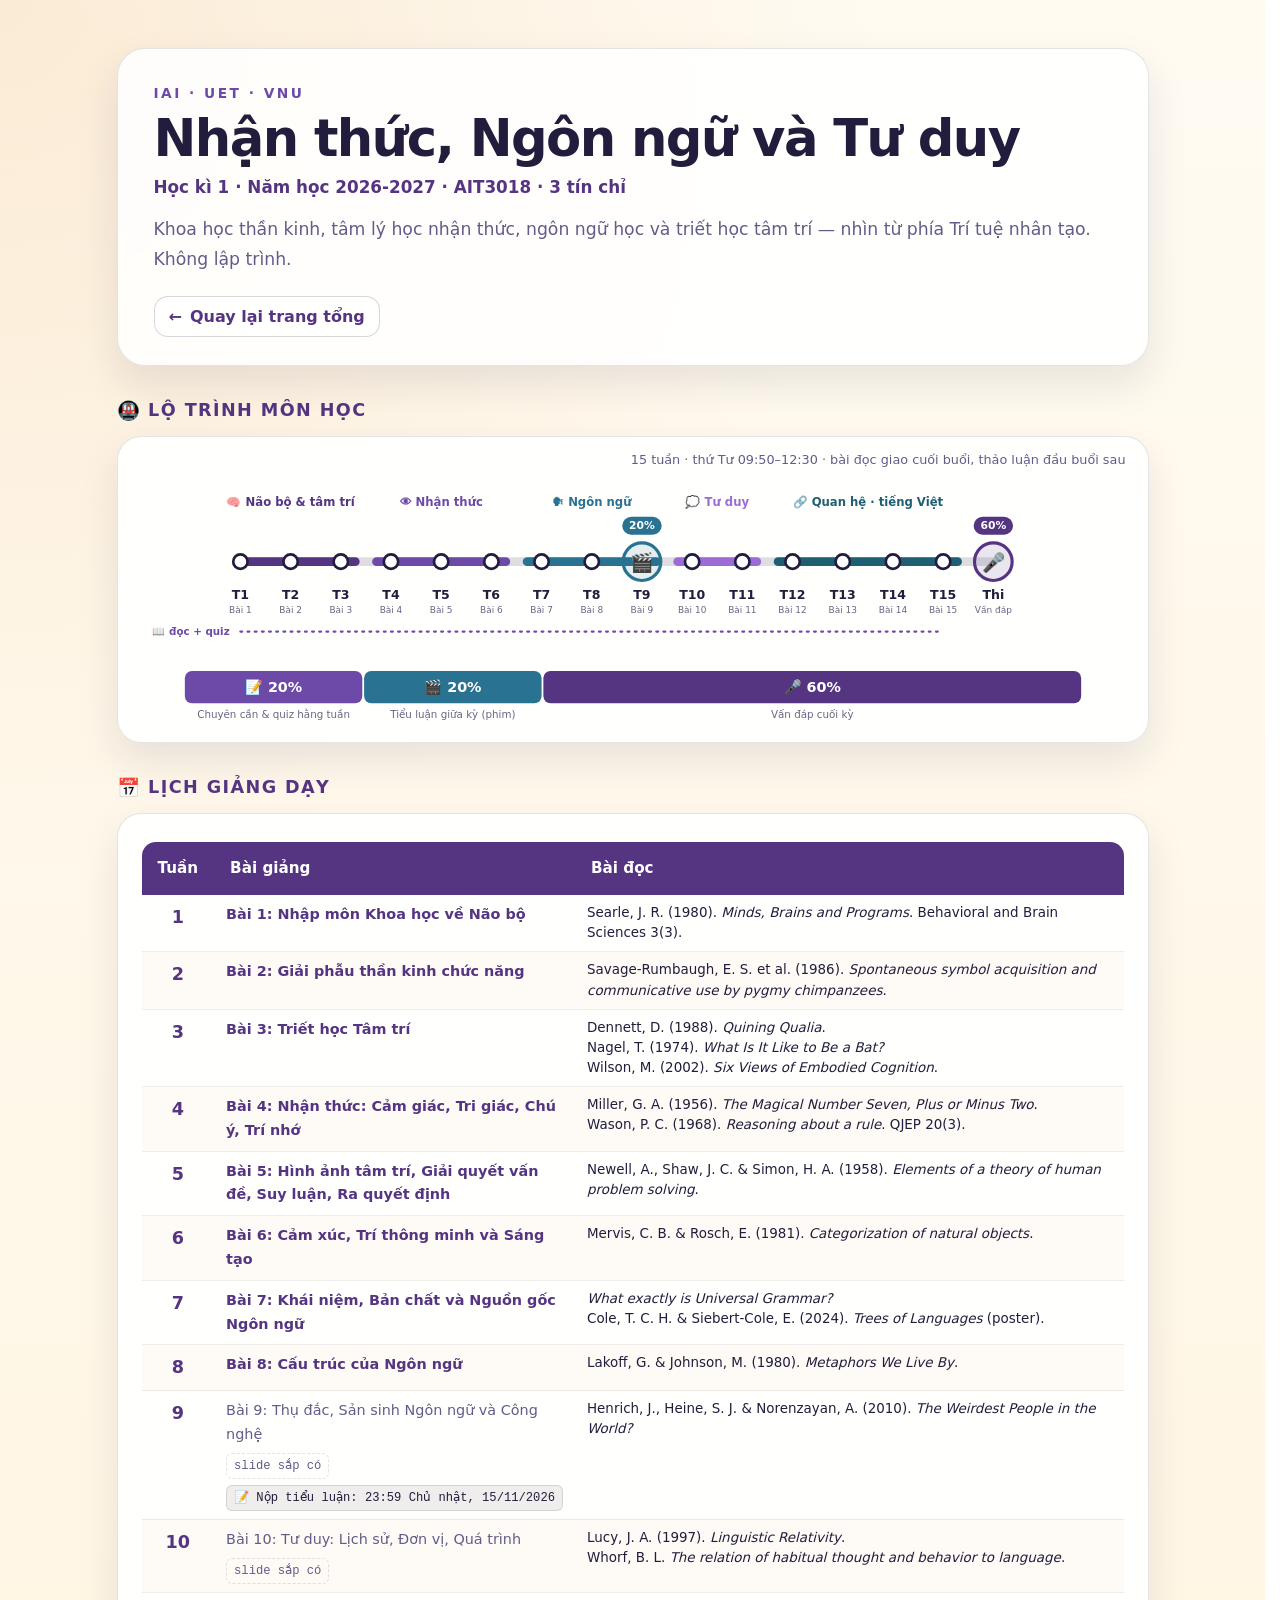
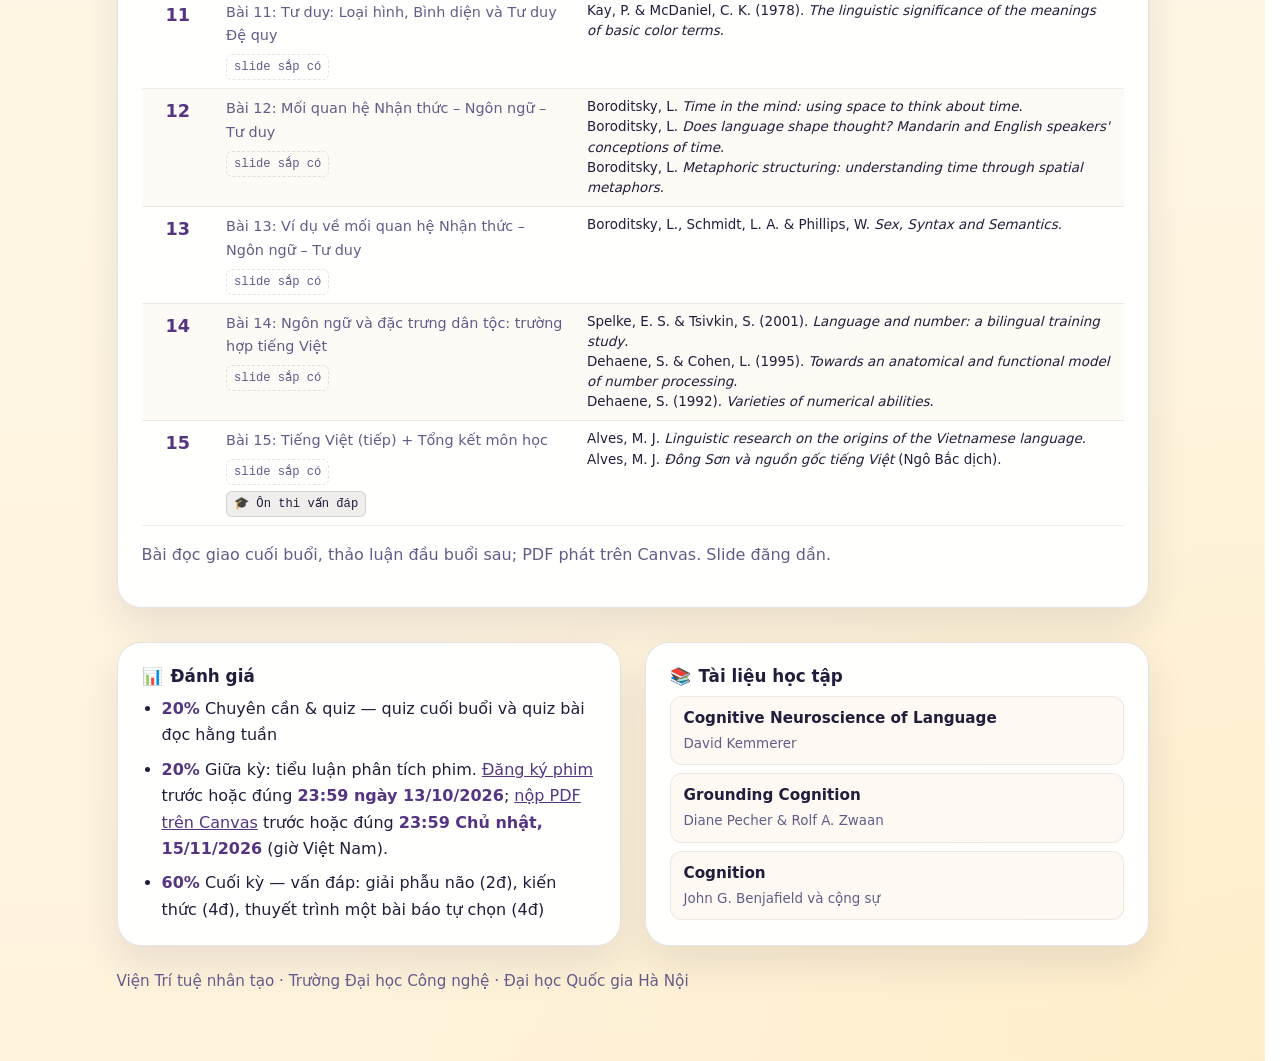
==== commit fe743aad: "Publish 62-slide student lecture 8 with webcam demo Lecture 8 (Structure of Language): stripped of i" ====
--- a/2627-1/index.html
+++ b/2627-1/index.html
@@ -197,7 +197,7 @@
               </tr>
               <tr>
                 <td class="wk">8</td>
-                <td class="lec"><span class="muted-text">Bài 8: Cấu trúc của Ngôn ngữ</span><div class="nb-row"><span class="notebook-tag tag-soon">slide sắp có</span></div></td>
+                <td class="lec"><a href="bai-08-cau-truc-cua-ngon-ngu.html">Bài 8: Cấu trúc của Ngôn ngữ</a></td>
                 <td class="rd">Lakoff, G. &amp; Johnson, M. (1980). <em>Metaphors We Live By</em>.</td>
               </tr>
               <tr>
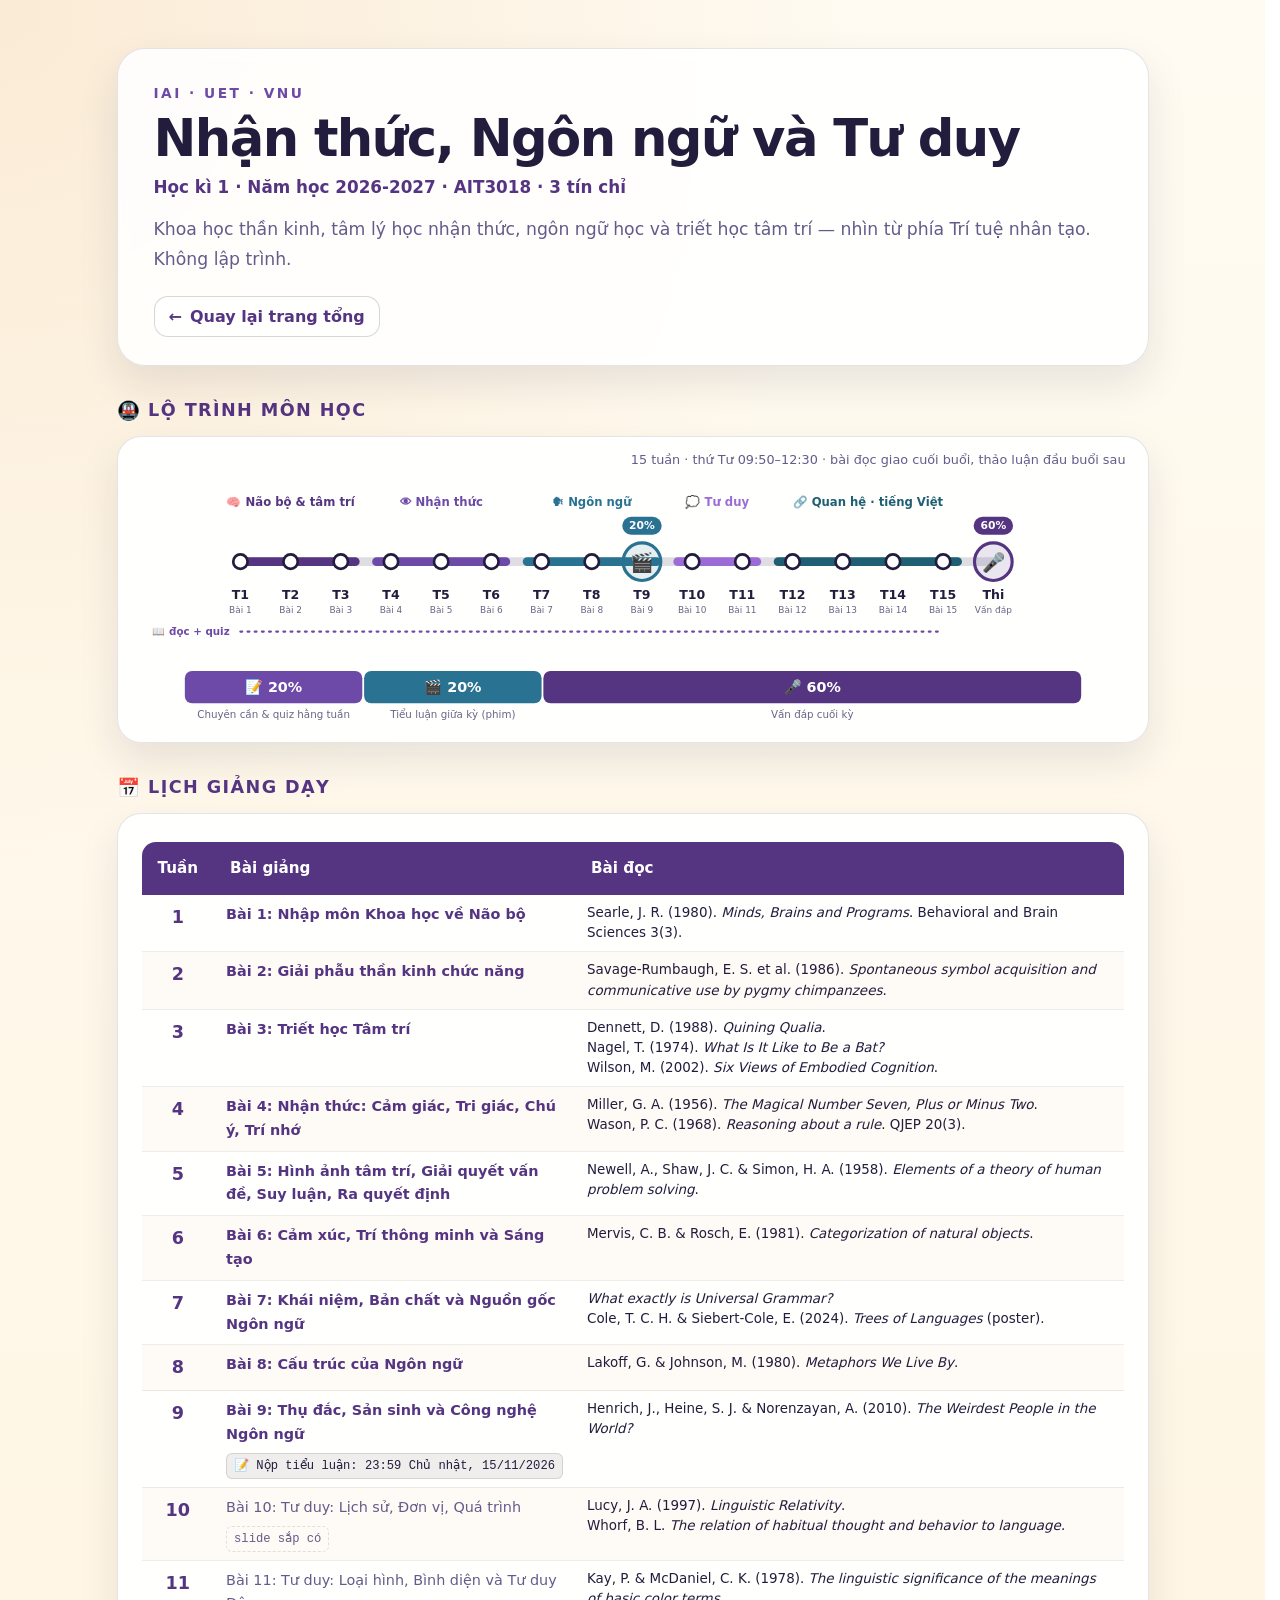
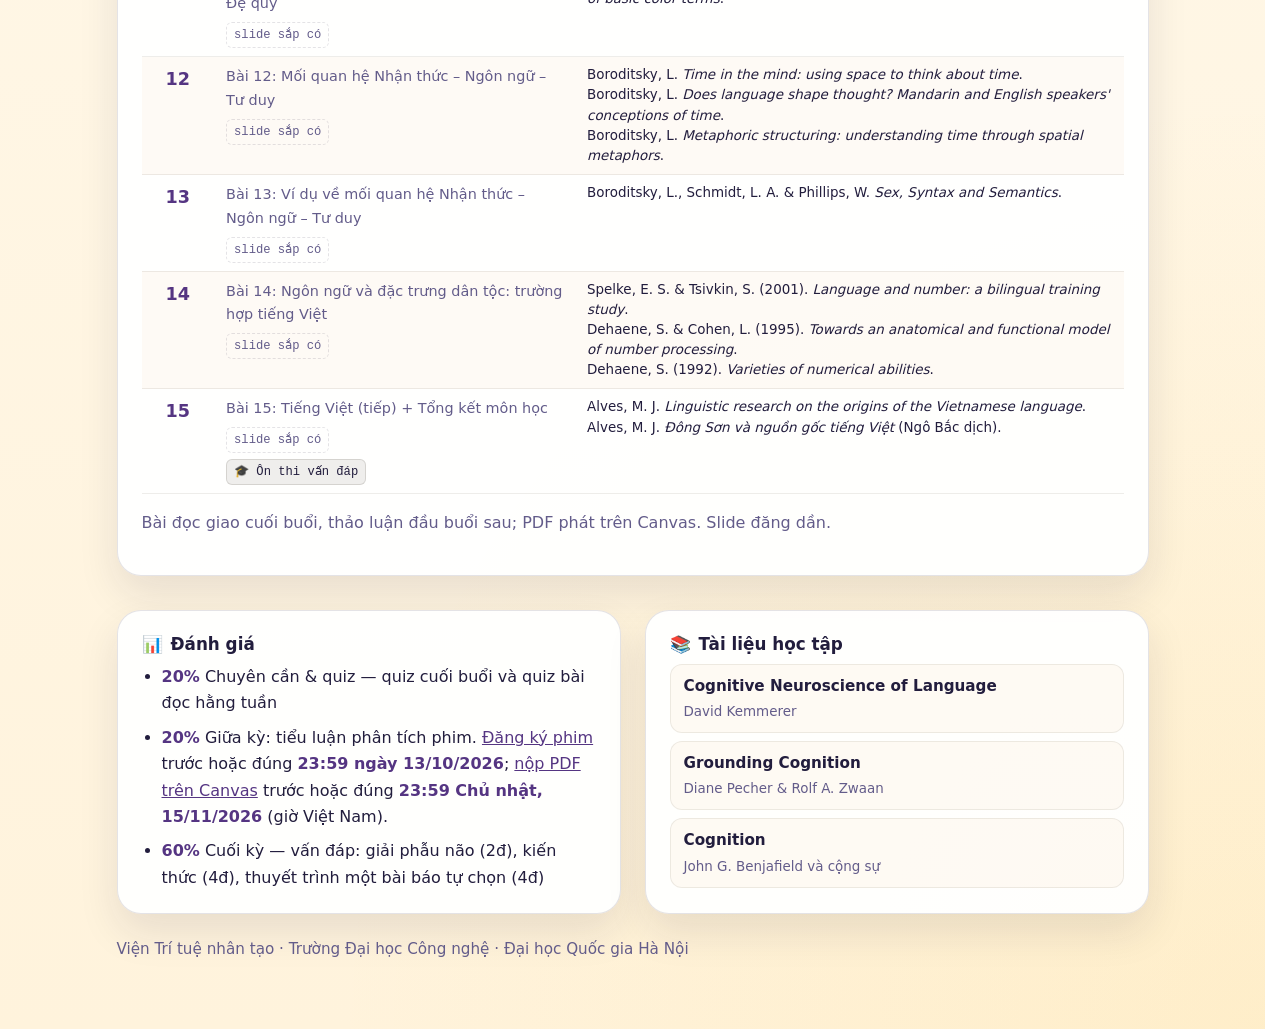
==== commit a13a3f79: "Publish lesson 9: language acquisition, production and technology Student deck (50 slides) with note" ====
--- a/2627-1/index.html
+++ b/2627-1/index.html
@@ -202,7 +202,7 @@
               </tr>
               <tr>
                 <td class="wk">9</td>
-                <td class="lec"><span class="muted-text">Bài 9: Thụ đắc, Sản sinh Ngôn ngữ và Công nghệ</span><div class="nb-row"><span class="notebook-tag tag-soon">slide sắp có</span></div><div class="nb-row"><span class="notebook-tag">📝 Nộp tiểu luận: 23:59 Chủ nhật, 15/11/2026</span></div></td>
+                <td class="lec"><a href="bai-09-thu-dac-san-sinh-ngon-ngu-va-cong-nghe.html">Bài 9: Thụ đắc, Sản sinh và Công nghệ Ngôn ngữ</a><div class="nb-row"><span class="notebook-tag">📝 Nộp tiểu luận: 23:59 Chủ nhật, 15/11/2026</span></div></td>
                 <td class="rd">Henrich, J., Heine, S. J. &amp; Norenzayan, A. (2010). <em>The Weirdest People in the World?</em></td>
               </tr>
               <tr>
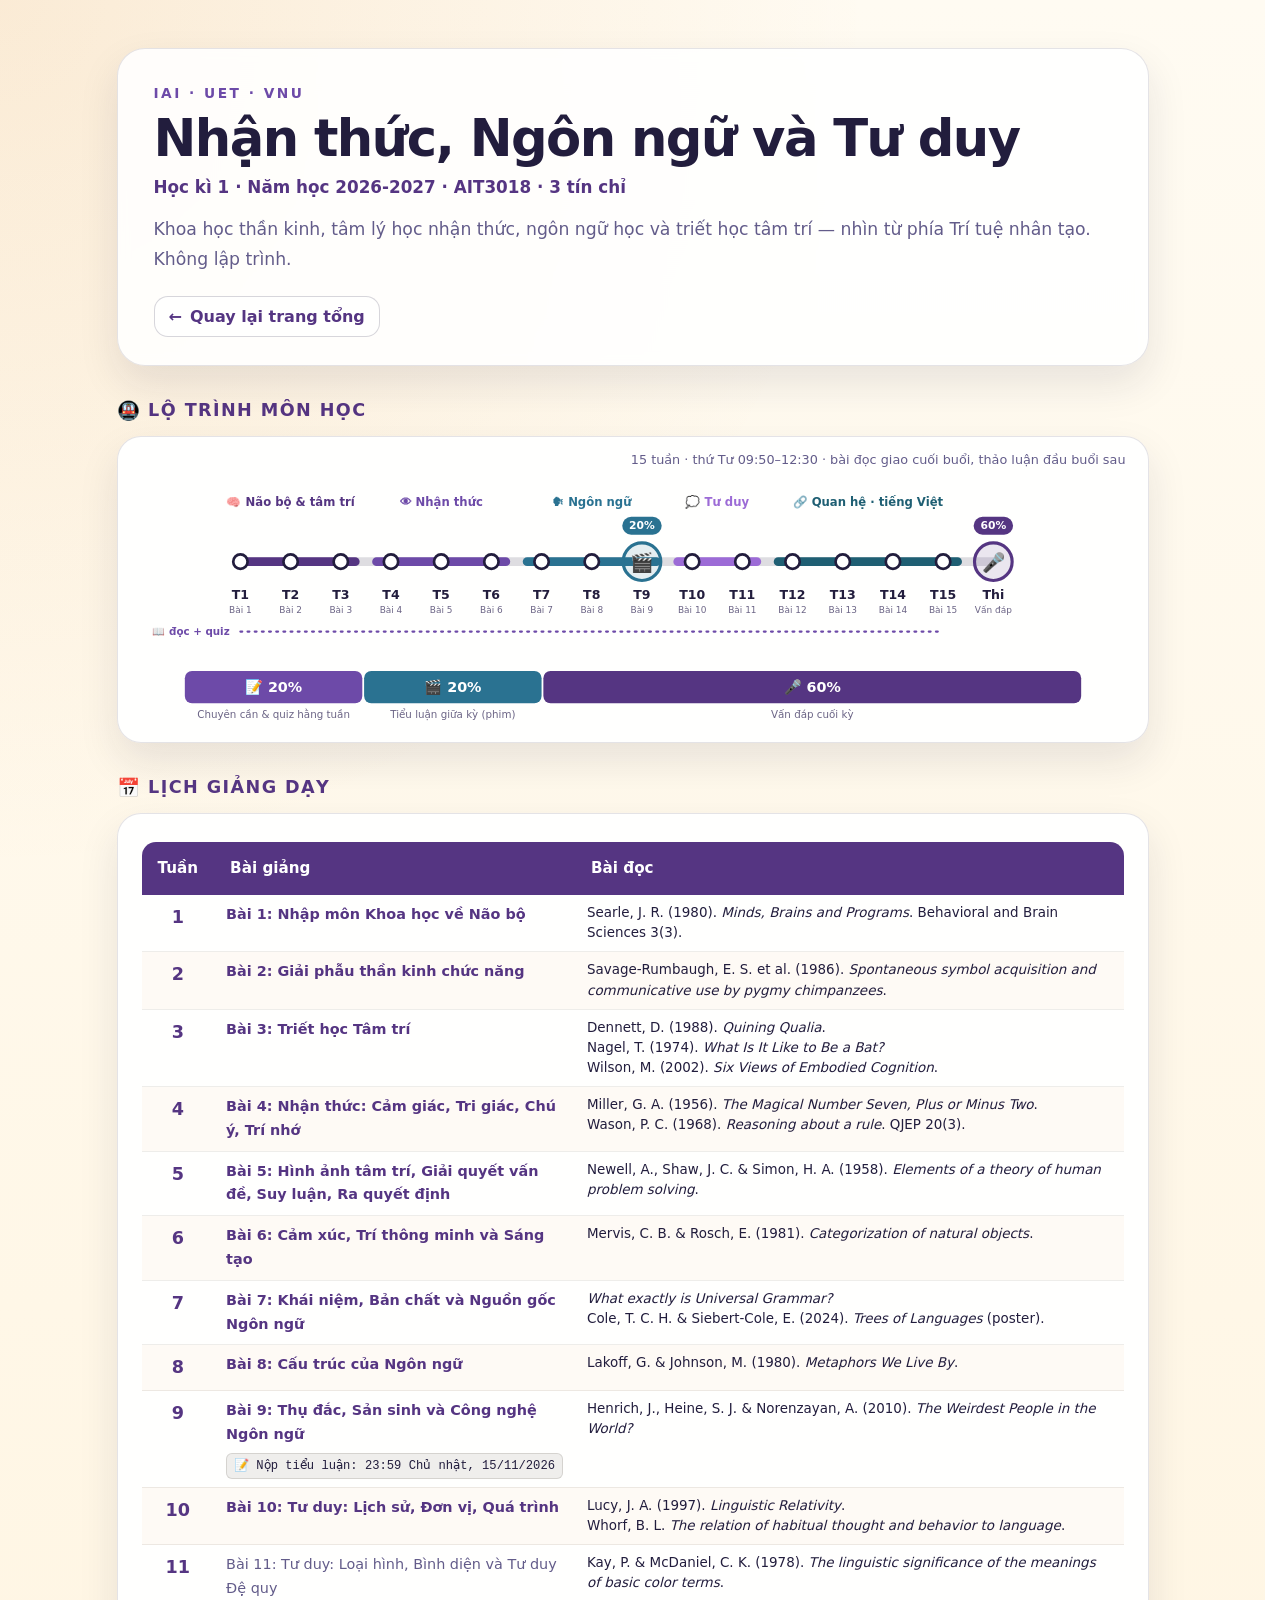
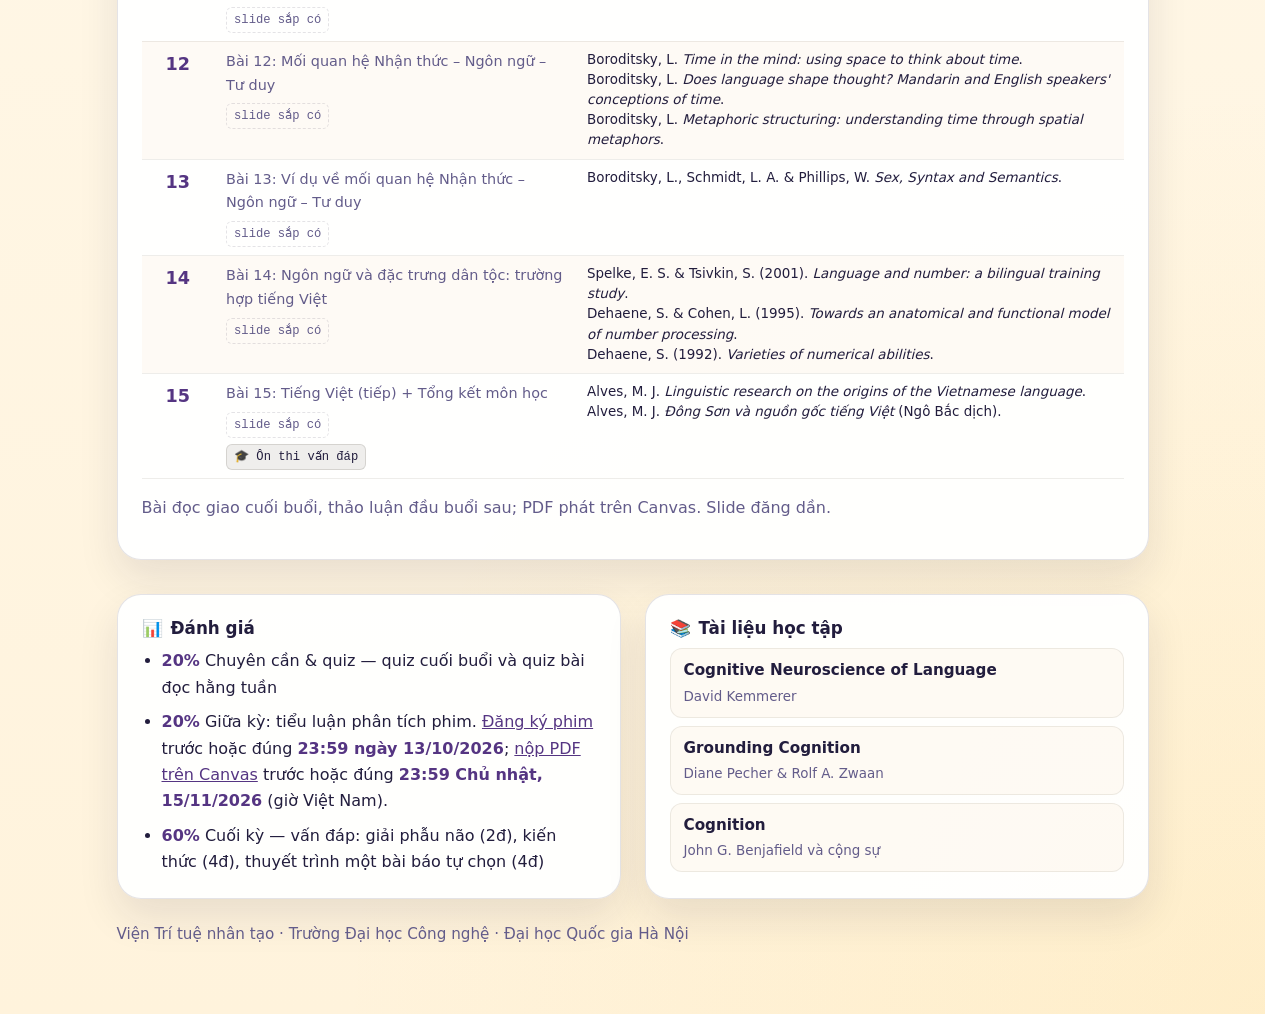
==== commit 1eecbf4e: "Publish lesson 10: thought - history, units, process Co-Authored-By: Claude Opus 5.5 <noreply@anthro" ====
--- a/2627-1/index.html
+++ b/2627-1/index.html
@@ -207,7 +207,7 @@
               </tr>
               <tr>
                 <td class="wk">10</td>
-                <td class="lec"><span class="muted-text">Bài 10: Tư duy: Lịch sử, Đơn vị, Quá trình</span><div class="nb-row"><span class="notebook-tag tag-soon">slide sắp có</span></div></td>
+                <td class="lec"><a href="bai-10-tu-duy-lich-su-don-vi-qua-trinh.html">Bài 10: Tư duy: Lịch sử, Đơn vị, Quá trình</a></td>
                 <td class="rd">Lucy, J. A. (1997). <em>Linguistic Relativity</em>.<br>Whorf, B. L. <em>The relation of habitual thought and behavior to language</em>.</td>
               </tr>
               <tr>
